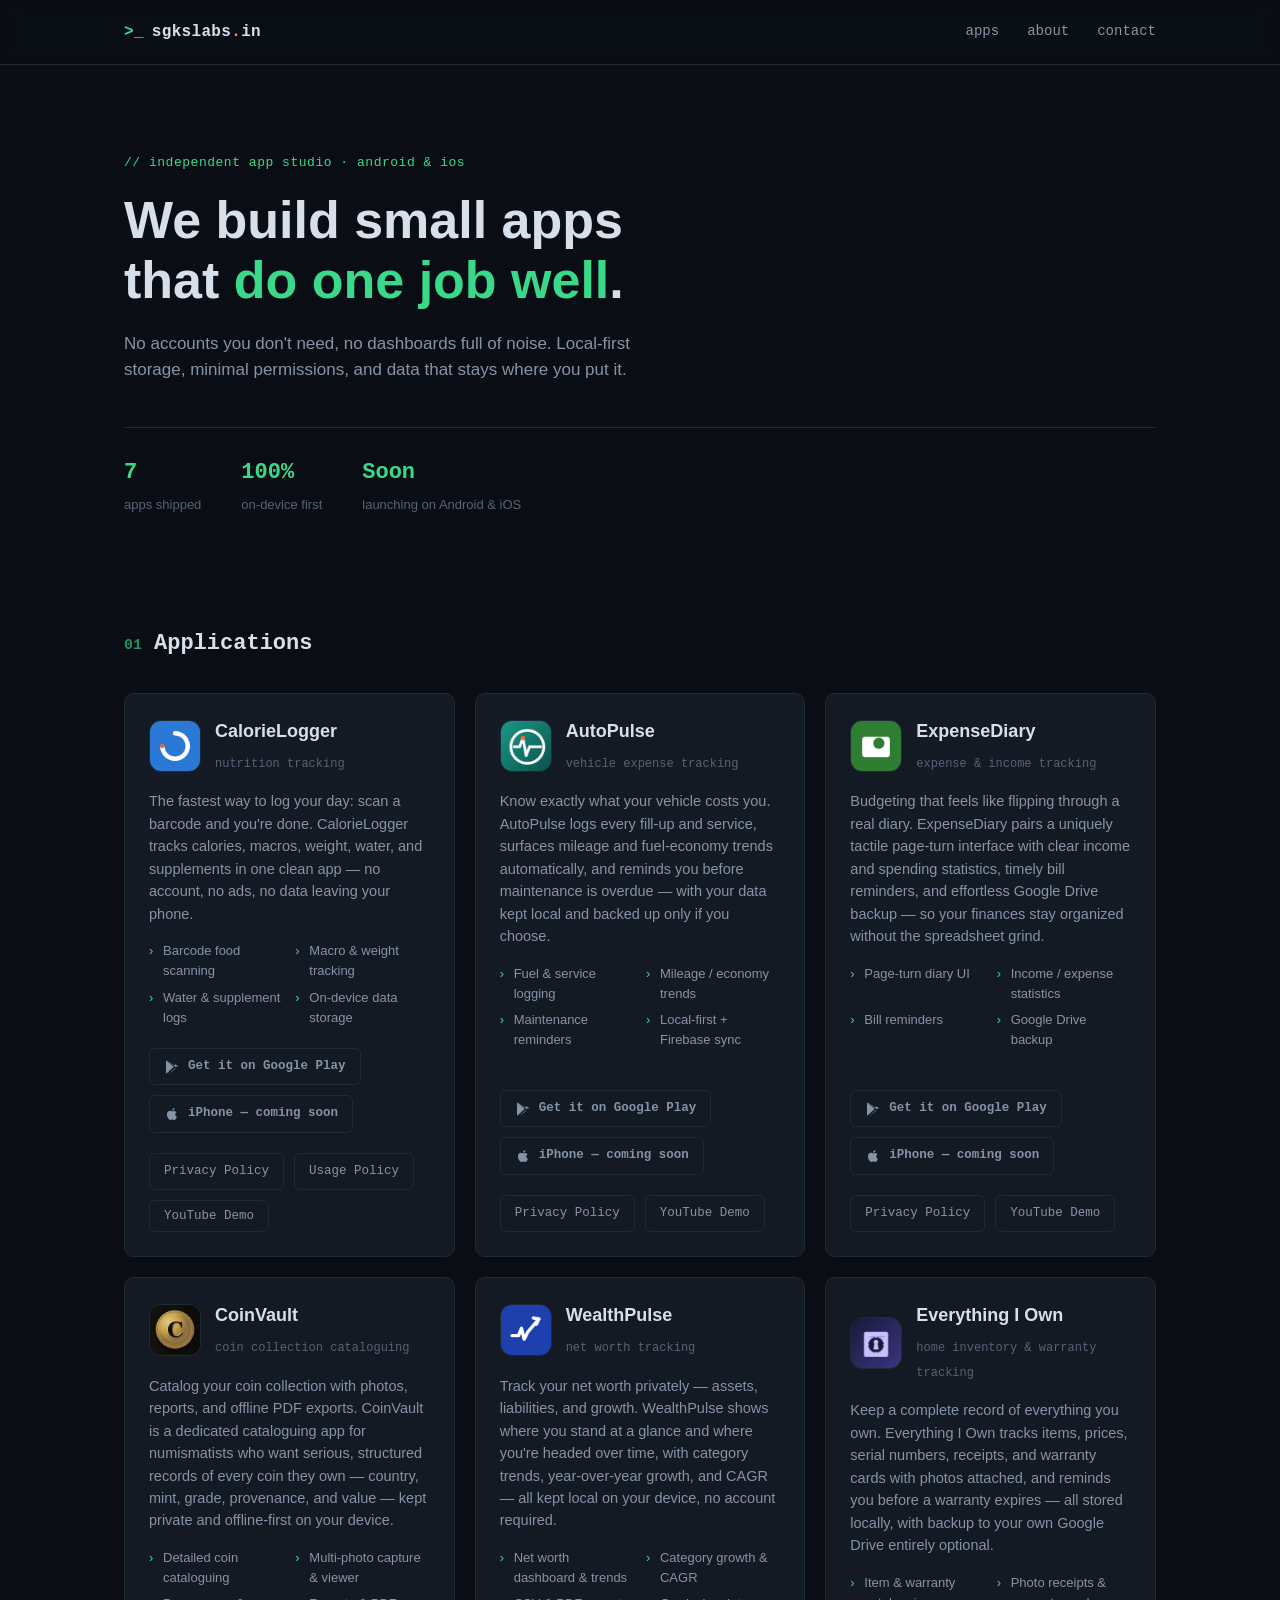
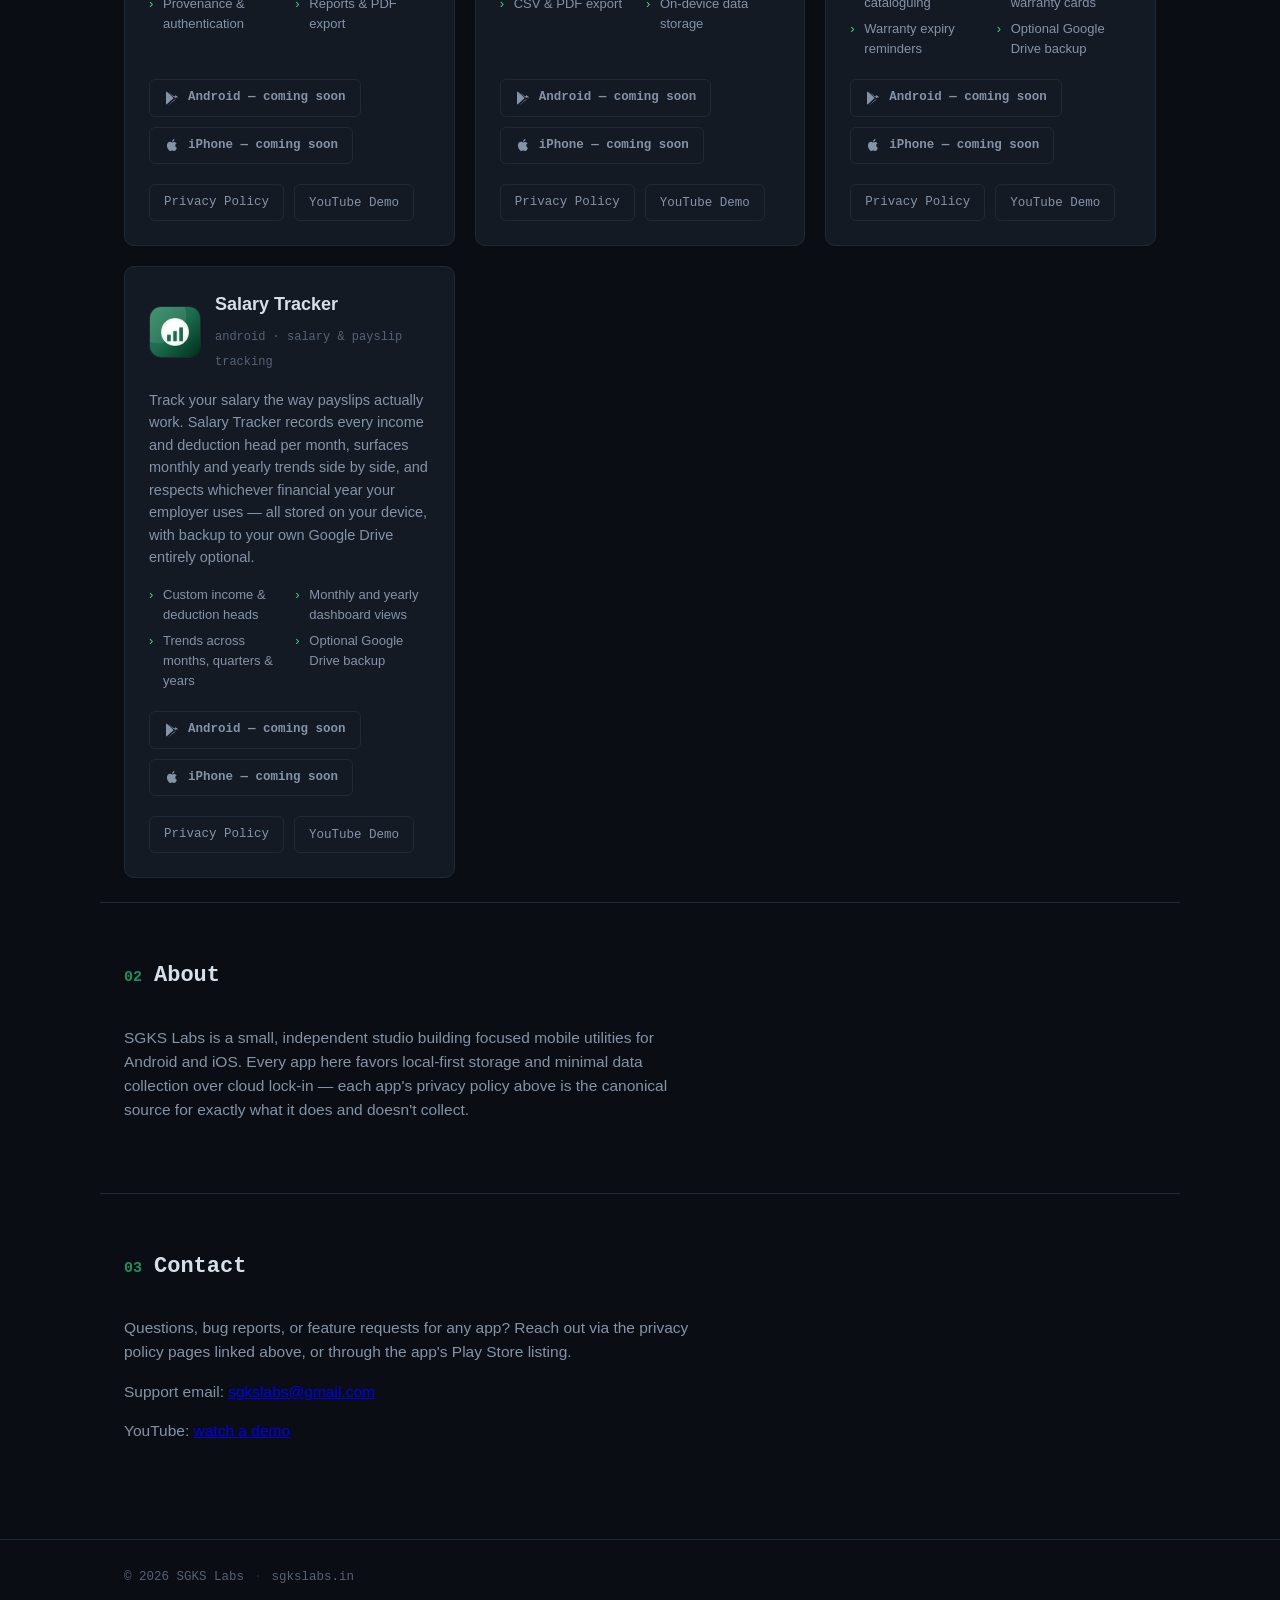
==== index.html @ 644922ba "Link Salary Tracker's demo video instead of the bare channel page Adds a proper YouTube Demo button " ====
<!DOCTYPE html>
<html lang="en">
<head>
<meta charset="UTF-8">
<meta name="viewport" content="width=device-width, initial-scale=1.0">
<title>SGKS Labs — Mobile Apps</title>
<meta name="description" content="SGKS Labs builds focused, privacy-respecting mobile apps for Android and iOS: CalorieLogger, AutoPulse, ExpenseDiary, CoinVault, WealthPulse, Everything I Own, and Salary Tracker.">
<link rel="icon" type="image/svg+xml" href="assets/favicon.svg">
<link rel="stylesheet" href="styles.css">
</head>
<body>

<div class="scanline" aria-hidden="true"></div>

<header class="site-header">
  <div class="wrap header-inner">
    <a href="#top" class="brand">
      <span class="brand-glyph">&gt;_</span>
      <span class="brand-text">sgkslabs<span class="dot">.</span>in</span>
    </a>
    <nav class="nav">
      <a href="#apps">apps</a>
      <a href="#about">about</a>
      <a href="#contact">contact</a>
    </nav>
  </div>
</header>

<main id="top">

  <section class="hero wrap">
    <p class="eyebrow">// independent app studio · android &amp; ios</p>
    <h1>We build small apps that <span class="accent">do one job well</span>.</h1>
    <p class="hero-sub">
      No accounts you don't need, no dashboards full of noise. Local-first storage,
      minimal permissions, and data that stays where you put it.
    </p>
    <div class="hero-stats">
      <div class="stat"><span class="stat-num">7</span><span class="stat-label">apps shipped</span></div>
      <div class="stat"><span class="stat-num">100%</span><span class="stat-label">on-device first</span></div>
      <div class="stat"><span class="stat-num">Soon</span><span class="stat-label">launching on Android &amp; iOS</span></div>
    </div>
  </section>

  <section id="apps" class="apps wrap">
    <h2 class="section-title"><span class="title-index">01</span> Applications</h2>

    <div class="app-grid">

      <!-- CalorieLogger -->
      <article class="app-card">
        <div class="app-card-head">
          <img class="app-logo" src="assets/logos/calorielogger.png" alt="CalorieLogger app icon" loading="lazy">
          <div>
            <h3 class="app-name">CalorieLogger</h3>
            <span class="app-tag">nutrition tracking</span>
          </div>
        </div>
        <p class="app-desc">
          The fastest way to log your day: scan a barcode and you're done.
          CalorieLogger tracks calories, macros, weight, water, and supplements
          in one clean app — no account, no ads, no data leaving your phone.
        </p>
        <ul class="app-features">
          <li>Barcode food scanning</li>
          <li>Macro &amp; weight tracking</li>
          <li>Water &amp; supplement logs</li>
          <li>On-device data storage</li>
        </ul>
        <div class="app-downloads">
          <a class="btn btn-store" href="https://play.google.com/store/apps/details?id=com.sgkslabs.calorielogger" target="_blank" rel="noopener">
            <svg class="btn-store-icon" viewBox="0 0 24 24" aria-hidden="true"><path fill="currentColor" d="M3 20.5V3.5c0-.6.32-1.13.8-1.42l10.7 9.92-10.7 9.92c-.48-.29-.8-.82-.8-1.42Zm14.4-8.9L5.1 2.1l9.1 8.45 3.2-1.95ZM19.9 10.4l-2.8 1.6-2.13-1.98L17.1 8l2.8 1.6c.53.3.9.85.9 1.4s-.37 1.1-.9 1.4Zm-5.4 1.6 2.13 1.98L14.2 15.6l-9.1 8.45 12.3-9.93-2.9-2.12Z"/></svg>
            Get it on Google Play
          </a>
          <span class="btn btn-store btn-store-disabled" aria-disabled="true">
            <svg class="btn-store-icon" viewBox="0 0 24 24" aria-hidden="true"><path fill="currentColor" d="M17.05 20.28c-.98.95-2.05.8-3.08.35-1.09-.46-2.09-.48-3.24 0-1.44.62-2.2.44-3.06-.35C2.79 15.25 3.51 7.59 9.05 7.31c1.35.07 2.29.74 3.08.8.79-.06 2.03-.9 3.42-.77 1.55.13 2.72.75 3.4 1.87-3.06 1.8-2.4 5.7.48 6.87-.6 1.68-1.38 3.35-2.38 4.2ZM12.03 7.25c-.15-2.23 1.66-4.12 3.74-4.25.31 2.06-1.87 4.25-3.74 4.25Z"/></svg>
            iPhone — coming soon
          </span>
        </div>
        <div class="app-links">
          <a class="btn btn-ghost" href="policies/calorielogger-privacy.html">Privacy Policy</a>
          <a class="btn btn-ghost" href="policies/calorielogger-usage.html">Usage Policy</a>
          <button class="btn btn-ghost btn-video" type="button" data-video-id="Pz4aWZpCSdg" data-video-title="CalorieLogger demo">YouTube Demo</button>
        </div>
      </article>

      <!-- AutoPulse -->
      <article class="app-card">
        <div class="app-card-head">
          <img class="app-logo" src="assets/logos/autopulse.png" alt="AutoPulse app icon" loading="lazy">
          <div>
            <h3 class="app-name">AutoPulse</h3>
            <span class="app-tag">vehicle expense tracking</span>
          </div>
        </div>
        <p class="app-desc">
          Know exactly what your vehicle costs you. AutoPulse logs every
          fill-up and service, surfaces mileage and fuel-economy trends
          automatically, and reminds you before maintenance is overdue —
          with your data kept local and backed up only if you choose.
        </p>
        <ul class="app-features">
          <li>Fuel &amp; service logging</li>
          <li>Mileage / economy trends</li>
          <li>Maintenance reminders</li>
          <li>Local-first + Firebase sync</li>
        </ul>
        <div class="app-downloads">
          <a class="btn btn-store" href="https://play.google.com/store/apps/details?id=com.sgkslabs.autopulse" target="_blank" rel="noopener">
            <svg class="btn-store-icon" viewBox="0 0 24 24" aria-hidden="true"><path fill="currentColor" d="M3 20.5V3.5c0-.6.32-1.13.8-1.42l10.7 9.92-10.7 9.92c-.48-.29-.8-.82-.8-1.42Zm14.4-8.9L5.1 2.1l9.1 8.45 3.2-1.95ZM19.9 10.4l-2.8 1.6-2.13-1.98L17.1 8l2.8 1.6c.53.3.9.85.9 1.4s-.37 1.1-.9 1.4Zm-5.4 1.6 2.13 1.98L14.2 15.6l-9.1 8.45 12.3-9.93-2.9-2.12Z"/></svg>
            Get it on Google Play
          </a>
          <span class="btn btn-store btn-store-disabled" aria-disabled="true">
            <svg class="btn-store-icon" viewBox="0 0 24 24" aria-hidden="true"><path fill="currentColor" d="M17.05 20.28c-.98.95-2.05.8-3.08.35-1.09-.46-2.09-.48-3.24 0-1.44.62-2.2.44-3.06-.35C2.79 15.25 3.51 7.59 9.05 7.31c1.35.07 2.29.74 3.08.8.79-.06 2.03-.9 3.42-.77 1.55.13 2.72.75 3.4 1.87-3.06 1.8-2.4 5.7.48 6.87-.6 1.68-1.38 3.35-2.38 4.2ZM12.03 7.25c-.15-2.23 1.66-4.12 3.74-4.25.31 2.06-1.87 4.25-3.74 4.25Z"/></svg>
            iPhone — coming soon
          </span>
        </div>
        <div class="app-links">
          <a class="btn btn-ghost" href="policies/autopulse-privacy.html">Privacy Policy</a>
          <button class="btn btn-ghost btn-video" type="button" data-video-id="XGlyoYBLHXk" data-video-title="AutoPulse demo">YouTube Demo</button>
        </div>
      </article>

      <!-- ExpenseDiary -->
      <article class="app-card">
        <div class="app-card-head">
          <img class="app-logo" src="assets/logos/expensediary.png" alt="ExpenseDiary app icon" loading="lazy">
          <div>
            <h3 class="app-name">ExpenseDiary</h3>
            <span class="app-tag">expense &amp; income tracking</span>
          </div>
        </div>
        <p class="app-desc">
          Budgeting that feels like flipping through a real diary. ExpenseDiary
          pairs a uniquely tactile page-turn interface with clear income and
          spending statistics, timely bill reminders, and effortless Google
          Drive backup — so your finances stay organized without the spreadsheet grind.
        </p>
        <ul class="app-features">
          <li>Page-turn diary UI</li>
          <li>Income / expense statistics</li>
          <li>Bill reminders</li>
          <li>Google Drive backup</li>
        </ul>
        <div class="app-downloads">
          <a class="btn btn-store" href="https://play.google.com/store/apps/details?id=com.sgkslabs.expensediary" target="_blank" rel="noopener">
            <svg class="btn-store-icon" viewBox="0 0 24 24" aria-hidden="true"><path fill="currentColor" d="M3 20.5V3.5c0-.6.32-1.13.8-1.42l10.7 9.92-10.7 9.92c-.48-.29-.8-.82-.8-1.42Zm14.4-8.9L5.1 2.1l9.1 8.45 3.2-1.95ZM19.9 10.4l-2.8 1.6-2.13-1.98L17.1 8l2.8 1.6c.53.3.9.85.9 1.4s-.37 1.1-.9 1.4Zm-5.4 1.6 2.13 1.98L14.2 15.6l-9.1 8.45 12.3-9.93-2.9-2.12Z"/></svg>
            Get it on Google Play
          </a>
          <span class="btn btn-store btn-store-disabled" aria-disabled="true">
            <svg class="btn-store-icon" viewBox="0 0 24 24" aria-hidden="true"><path fill="currentColor" d="M17.05 20.28c-.98.95-2.05.8-3.08.35-1.09-.46-2.09-.48-3.24 0-1.44.62-2.2.44-3.06-.35C2.79 15.25 3.51 7.59 9.05 7.31c1.35.07 2.29.74 3.08.8.79-.06 2.03-.9 3.42-.77 1.55.13 2.72.75 3.4 1.87-3.06 1.8-2.4 5.7.48 6.87-.6 1.68-1.38 3.35-2.38 4.2ZM12.03 7.25c-.15-2.23 1.66-4.12 3.74-4.25.31 2.06-1.87 4.25-3.74 4.25Z"/></svg>
            iPhone — coming soon
          </span>
        </div>
        <div class="app-links">
          <a class="btn btn-ghost" href="policies/expensediary-privacy.html">Privacy Policy</a>
          <button class="btn btn-ghost btn-video" type="button" data-video-id="DhtJHLDZwqs" data-video-title="ExpenseDiary demo">YouTube Demo</button>
        </div>
      </article>

      <!-- CoinVault -->
      <article class="app-card">
        <div class="app-card-head">
          <img class="app-logo" src="assets/logos/coinvault.png" alt="CoinVault app icon" loading="lazy">
          <div>
            <h3 class="app-name">CoinVault</h3>
            <span class="app-tag">coin collection cataloguing</span>
          </div>
        </div>
        <p class="app-desc">
          Catalog your coin collection with photos, reports, and offline PDF
          exports. CoinVault is a dedicated cataloguing app for numismatists
          who want serious, structured records of every coin they own —
          country, mint, grade, provenance, and value — kept private and
          offline-first on your device.
        </p>
        <ul class="app-features">
          <li>Detailed coin cataloguing</li>
          <li>Multi-photo capture &amp; viewer</li>
          <li>Provenance &amp; authentication</li>
          <li>Reports &amp; PDF export</li>
        </ul>
        <div class="app-downloads">
          <span class="btn btn-store btn-store-disabled" aria-disabled="true">
            <svg class="btn-store-icon" viewBox="0 0 24 24" aria-hidden="true"><path fill="currentColor" d="M3 20.5V3.5c0-.6.32-1.13.8-1.42l10.7 9.92-10.7 9.92c-.48-.29-.8-.82-.8-1.42Zm14.4-8.9L5.1 2.1l9.1 8.45 3.2-1.95ZM19.9 10.4l-2.8 1.6-2.13-1.98L17.1 8l2.8 1.6c.53.3.9.85.9 1.4s-.37 1.1-.9 1.4Zm-5.4 1.6 2.13 1.98L14.2 15.6l-9.1 8.45 12.3-9.93-2.9-2.12Z"/></svg>
            Android — coming soon
          </span>
          <span class="btn btn-store btn-store-disabled" aria-disabled="true">
            <svg class="btn-store-icon" viewBox="0 0 24 24" aria-hidden="true"><path fill="currentColor" d="M17.05 20.28c-.98.95-2.05.8-3.08.35-1.09-.46-2.09-.48-3.24 0-1.44.62-2.2.44-3.06-.35C2.79 15.25 3.51 7.59 9.05 7.31c1.35.07 2.29.74 3.08.8.79-.06 2.03-.9 3.42-.77 1.55.13 2.72.75 3.4 1.87-3.06 1.8-2.4 5.7.48 6.87-.6 1.68-1.38 3.35-2.38 4.2ZM12.03 7.25c-.15-2.23 1.66-4.12 3.74-4.25.31 2.06-1.87 4.25-3.74 4.25Z"/></svg>
            iPhone — coming soon
          </span>
        </div>
        <div class="app-links">
          <a class="btn btn-ghost" href="policies/coinvault-privacy.html">Privacy Policy</a>
          <button class="btn btn-ghost btn-video" type="button" data-video-id="6tdaTYDPCEs" data-video-title="CoinVault demo">YouTube Demo</button>
        </div>
      </article>

      <!-- WealthPulse -->
      <article class="app-card">
        <div class="app-card-head">
          <img class="app-logo" src="assets/logos/wealthpulse.png" alt="WealthPulse app icon" loading="lazy">
          <div>
            <h3 class="app-name">WealthPulse</h3>
            <span class="app-tag">net worth tracking</span>
          </div>
        </div>
        <p class="app-desc">
          Track your net worth privately — assets, liabilities, and growth.
          WealthPulse shows where you stand at a glance and where you're
          headed over time, with category trends, year-over-year growth,
          and CAGR — all kept local on your device, no account required.
        </p>
        <ul class="app-features">
          <li>Net worth dashboard &amp; trends</li>
          <li>Category growth &amp; CAGR</li>
          <li>CSV &amp; PDF export</li>
          <li>On-device data storage</li>
        </ul>
        <div class="app-downloads">
          <span class="btn btn-store btn-store-disabled" aria-disabled="true">
            <svg class="btn-store-icon" viewBox="0 0 24 24" aria-hidden="true"><path fill="currentColor" d="M3 20.5V3.5c0-.6.32-1.13.8-1.42l10.7 9.92-10.7 9.92c-.48-.29-.8-.82-.8-1.42Zm14.4-8.9L5.1 2.1l9.1 8.45 3.2-1.95ZM19.9 10.4l-2.8 1.6-2.13-1.98L17.1 8l2.8 1.6c.53.3.9.85.9 1.4s-.37 1.1-.9 1.4Zm-5.4 1.6 2.13 1.98L14.2 15.6l-9.1 8.45 12.3-9.93-2.9-2.12Z"/></svg>
            Android — coming soon
          </span>
          <span class="btn btn-store btn-store-disabled" aria-disabled="true">
            <svg class="btn-store-icon" viewBox="0 0 24 24" aria-hidden="true"><path fill="currentColor" d="M17.05 20.28c-.98.95-2.05.8-3.08.35-1.09-.46-2.09-.48-3.24 0-1.44.62-2.2.44-3.06-.35C2.79 15.25 3.51 7.59 9.05 7.31c1.35.07 2.29.74 3.08.8.79-.06 2.03-.9 3.42-.77 1.55.13 2.72.75 3.4 1.87-3.06 1.8-2.4 5.7.48 6.87-.6 1.68-1.38 3.35-2.38 4.2ZM12.03 7.25c-.15-2.23 1.66-4.12 3.74-4.25.31 2.06-1.87 4.25-3.74 4.25Z"/></svg>
            iPhone — coming soon
          </span>
        </div>
        <div class="app-links">
          <a class="btn btn-ghost" href="policies/wealthpulse-privacy.html">Privacy Policy</a>
          <button class="btn btn-ghost btn-video" type="button" data-video-id="cGEeLD9k6W0" data-video-title="WealthPulse demo">YouTube Demo</button>
        </div>
      </article>

      <!-- Everything I Own -->
      <article class="app-card">
        <div class="app-card-head">
          <img class="app-logo" src="assets/logos/everythingiown.png" alt="Everything I Own app icon" loading="lazy">
          <div>
            <h3 class="app-name">Everything I Own</h3>
            <span class="app-tag">home inventory &amp; warranty tracking</span>
          </div>
        </div>
        <p class="app-desc">
          Keep a complete record of everything you own. Everything I Own
          tracks items, prices, serial numbers, receipts, and warranty
          cards with photos attached, and reminds you before a warranty
          expires — all stored locally, with backup to your own Google
          Drive entirely optional.
        </p>
        <ul class="app-features">
          <li>Item &amp; warranty cataloguing</li>
          <li>Photo receipts &amp; warranty cards</li>
          <li>Warranty expiry reminders</li>
          <li>Optional Google Drive backup</li>
        </ul>
        <div class="app-downloads">
          <span class="btn btn-store btn-store-disabled" aria-disabled="true">
            <svg class="btn-store-icon" viewBox="0 0 24 24" aria-hidden="true"><path fill="currentColor" d="M3 20.5V3.5c0-.6.32-1.13.8-1.42l10.7 9.92-10.7 9.92c-.48-.29-.8-.82-.8-1.42Zm14.4-8.9L5.1 2.1l9.1 8.45 3.2-1.95ZM19.9 10.4l-2.8 1.6-2.13-1.98L17.1 8l2.8 1.6c.53.3.9.85.9 1.4s-.37 1.1-.9 1.4Zm-5.4 1.6 2.13 1.98L14.2 15.6l-9.1 8.45 12.3-9.93-2.9-2.12Z"/></svg>
            Android — coming soon
          </span>
          <span class="btn btn-store btn-store-disabled" aria-disabled="true">
            <svg class="btn-store-icon" viewBox="0 0 24 24" aria-hidden="true"><path fill="currentColor" d="M17.05 20.28c-.98.95-2.05.8-3.08.35-1.09-.46-2.09-.48-3.24 0-1.44.62-2.2.44-3.06-.35C2.79 15.25 3.51 7.59 9.05 7.31c1.35.07 2.29.74 3.08.8.79-.06 2.03-.9 3.42-.77 1.55.13 2.72.75 3.4 1.87-3.06 1.8-2.4 5.7.48 6.87-.6 1.68-1.38 3.35-2.38 4.2ZM12.03 7.25c-.15-2.23 1.66-4.12 3.74-4.25.31 2.06-1.87 4.25-3.74 4.25Z"/></svg>
            iPhone — coming soon
          </span>
        </div>
        <div class="app-links">
          <a class="btn btn-ghost" href="policies/everythingiown-privacy.html">Privacy Policy</a>
          <button class="btn btn-ghost btn-video" type="button" data-video-id="1u6pQDu9DjQ" data-video-title="Everything I Own demo">YouTube Demo</button>
        </div>
      </article>

      <!-- Salary Tracker -->
      <article class="app-card">
        <div class="app-card-head">
          <img class="app-logo" src="assets/logos/salarytracker.png" alt="Salary Tracker app icon" loading="lazy">
          <div>
            <h3 class="app-name">Salary Tracker</h3>
            <span class="app-tag">android · salary &amp; payslip tracking</span>
          </div>
        </div>
        <p class="app-desc">
          Track your salary the way payslips actually work. Salary Tracker
          records every income and deduction head per month, surfaces
          monthly and yearly trends side by side, and respects whichever
          financial year your employer uses — all stored on your device,
          with backup to your own Google Drive entirely optional.
        </p>
        <ul class="app-features">
          <li>Custom income &amp; deduction heads</li>
          <li>Monthly and yearly dashboard views</li>
          <li>Trends across months, quarters &amp; years</li>
          <li>Optional Google Drive backup</li>
        </ul>
        <div class="app-downloads">
          <span class="btn btn-store btn-store-disabled" aria-disabled="true">
            <svg class="btn-store-icon" viewBox="0 0 24 24" aria-hidden="true"><path fill="currentColor" d="M3 20.5V3.5c0-.6.32-1.13.8-1.42l10.7 9.92-10.7 9.92c-.48-.29-.8-.82-.8-1.42Zm14.4-8.9L5.1 2.1l9.1 8.45 3.2-1.95ZM19.9 10.4l-2.8 1.6-2.13-1.98L17.1 8l2.8 1.6c.53.3.9.85.9 1.4s-.37 1.1-.9 1.4Zm-5.4 1.6 2.13 1.98L14.2 15.6l-9.1 8.45 12.3-9.93-2.9-2.12Z"/></svg>
            Android — coming soon
          </span>
          <span class="btn btn-store btn-store-disabled" aria-disabled="true">
            <svg class="btn-store-icon" viewBox="0 0 24 24" aria-hidden="true"><path fill="currentColor" d="M17.05 20.28c-.98.95-2.05.8-3.08.35-1.09-.46-2.09-.48-3.24 0-1.44.62-2.2.44-3.06-.35C2.79 15.25 3.51 7.59 9.05 7.31c1.35.07 2.29.74 3.08.8.79-.06 2.03-.9 3.42-.77 1.55.13 2.72.75 3.4 1.87-3.06 1.8-2.4 5.7.48 6.87-.6 1.68-1.38 3.35-2.38 4.2ZM12.03 7.25c-.15-2.23 1.66-4.12 3.74-4.25.31 2.06-1.87 4.25-3.74 4.25Z"/></svg>
            iPhone — coming soon
          </span>
        </div>
        <div class="app-links">
          <a class="btn btn-ghost" href="policies/salarytracker-privacy.html">Privacy Policy</a>
          <button class="btn btn-ghost btn-video" type="button" data-video-id="gB4BpIaLrhk" data-video-title="Salary Tracker demo">YouTube Demo</button>
        </div>
      </article>

    </div>
  </section>

  <section id="about" class="about wrap">
    <h2 class="section-title"><span class="title-index">02</span> About</h2>
    <p>
      SGKS Labs is a small, independent studio building focused mobile
      utilities for Android and iOS. Every app here favors local-first storage and minimal data
      collection over cloud lock-in — each app's privacy policy above is the
      canonical source for exactly what it does and doesn't collect.
    </p>
  </section>

  <section id="contact" class="contact wrap">
    <h2 class="section-title"><span class="title-index">03</span> Contact</h2>
    <p>
      Questions, bug reports, or feature requests for any app? Reach out via
      the privacy policy pages linked above, or through the app's Play Store
      listing.
    </p>
    <p>
      Support email: <a href="mailto:sgkslabs@gmail.com">sgkslabs@gmail.com</a>
    </p>
    <p>
      YouTube: <a href="https://www.youtube.com/watch?v=gB4BpIaLrhk" target="_blank" rel="noopener">watch a demo</a>
    </p>
  </section>

</main>

<div class="video-modal" id="videoModal" hidden>
  <div class="video-modal-backdrop" data-close-video></div>
  <div class="video-modal-dialog" role="dialog" aria-modal="true" aria-label="Video player">
    <button class="video-modal-close" type="button" data-close-video aria-label="Close video">&times;</button>
    <div class="video-modal-frame">
      <iframe id="videoModalIframe" src="" title="Product demo video"
        allow="accelerometer; autoplay; clipboard-write; encrypted-media; gyroscope; picture-in-picture"
        allowfullscreen></iframe>
    </div>
  </div>
</div>

<footer class="site-footer">
  <div class="wrap footer-inner">
    <span>© <span id="year"></span> SGKS Labs</span>
    <span class="footer-sep">·</span>
    <span>sgkslabs.in</span>
  </div>
</footer>

<script src="script.js"></script>
</body>
</html>
---- styles.css ----
:root {
  --bg: #0a0e14;
  --bg-raised: #10151d;
  --bg-card: #131a24;
  --border: #1f2a37;
  --text: #d7e0ea;
  --text-dim: #8593a6;
  --text-faint: #566275;
  --accent: #39d98a;
  --accent-dim: #1f8f5c;
  --accent-2: #ff8a4c;
  --mono: "SFMono-Regular", Consolas, "Liberation Mono", Menlo, monospace;
  --sans: -apple-system, BlinkMacSystemFont, "Segoe UI", Roboto, Helvetica, Arial, sans-serif;
  --radius: 10px;
  --max-w: 1080px;
}

* { box-sizing: border-box; }

html { scroll-behavior: smooth; }

body {
  margin: 0;
  background: var(--bg);
  color: var(--text);
  font-family: var(--sans);
  line-height: 1.55;
  -webkit-font-smoothing: antialiased;
}

.wrap {
  max-width: var(--max-w);
  margin: 0 auto;
  padding: 0 24px;
}

/* subtle CRT scanline overlay for the "ops console" feel */
.scanline {
  position: fixed;
  inset: 0;
  pointer-events: none;
  z-index: 999;
  background: repeating-linear-gradient(
    to bottom,
    rgba(255, 255, 255, 0.015) 0px,
    rgba(255, 255, 255, 0.015) 1px,
    transparent 1px,
    transparent 3px
  );
  mix-blend-mode: overlay;
}

/* ---------- header ---------- */
.site-header {
  position: sticky;
  top: 0;
  z-index: 100;
  background: rgba(10, 14, 20, 0.85);
  backdrop-filter: blur(8px);
  border-bottom: 1px solid var(--border);
}

.header-inner {
  display: flex;
  align-items: center;
  justify-content: space-between;
  flex-wrap: wrap;
  height: 64px;
}

.brand {
  display: flex;
  align-items: center;
  gap: 8px;
  text-decoration: none;
  color: var(--text);
  font-family: var(--mono);
  font-size: 16px;
  font-weight: 600;
  letter-spacing: 0.02em;
}

.brand-glyph {
  color: var(--accent);
}

.brand .dot { color: var(--accent-2); }

.nav {
  display: flex;
  gap: 28px;
  font-family: var(--mono);
  font-size: 14px;
}

.nav a {
  color: var(--text-dim);
  text-decoration: none;
  transition: color 0.15s ease;
}

.nav a:hover { color: var(--accent); }

/* ---------- hero ---------- */
.hero {
  padding: 88px 24px 64px;
}

.eyebrow {
  font-family: var(--mono);
  color: var(--accent);
  font-size: 13px;
  letter-spacing: 0.04em;
  margin: 0 0 18px;
}

.hero h1 {
  font-size: clamp(32px, 5vw, 52px);
  line-height: 1.15;
  margin: 0 0 20px;
  font-weight: 700;
  max-width: 18ch;
}

.accent { color: var(--accent); }

.hero-sub {
  color: var(--text-dim);
  font-size: 17px;
  max-width: 56ch;
  margin: 0 0 44px;
}

.hero-stats {
  display: flex;
  gap: 40px;
  flex-wrap: wrap;
  border-top: 1px solid var(--border);
  padding-top: 28px;
}

.stat {
  display: flex;
  flex-direction: column;
  gap: 4px;
}

.stat-num {
  font-family: var(--mono);
  font-size: 22px;
  color: var(--accent);
  font-weight: 700;
}

.stat-label {
  font-size: 13px;
  color: var(--text-faint);
}

/* ---------- section headers ---------- */
.section-title {
  font-family: var(--mono);
  font-size: 22px;
  color: var(--text);
  display: flex;
  align-items: baseline;
  gap: 12px;
  margin: 0 0 32px;
}

.title-index {
  color: var(--accent-dim);
  font-size: 15px;
}

/* ---------- apps ---------- */
.apps { padding: 48px 24px 24px; }

.app-grid {
  display: grid;
  grid-template-columns: repeat(auto-fit, minmax(300px, 1fr));
  gap: 20px;
}

.app-card {
  background: var(--bg-card);
  border: 1px solid var(--border);
  border-radius: var(--radius);
  padding: 24px;
  display: flex;
  flex-direction: column;
  gap: 16px;
  transition: border-color 0.15s ease, transform 0.15s ease;
}

.app-card:hover {
  border-color: var(--accent-dim);
  transform: translateY(-2px);
}

.app-card-head {
  display: flex;
  align-items: center;
  gap: 14px;
}

.app-logo {
  width: 52px;
  height: 52px;
  border-radius: 12px;
  flex-shrink: 0;
  object-fit: cover;
  border: 1px solid var(--border);
}

.app-name {
  margin: 0 0 4px;
  font-size: 18px;
  font-weight: 700;
}

.app-tag {
  font-family: var(--mono);
  font-size: 12px;
  color: var(--text-faint);
}

.app-desc {
  color: var(--text-dim);
  font-size: 14.5px;
  margin: 0;
  overflow-wrap: anywhere;
}

.app-features {
  list-style: none;
  margin: 0;
  padding: 0;
  display: grid;
  grid-template-columns: 1fr 1fr;
  gap: 6px 12px;
  font-size: 13px;
  color: var(--text-dim);
}

.app-features li {
  position: relative;
  padding-left: 14px;
}

.app-features li::before {
  content: "›";
  position: absolute;
  left: 0;
  color: var(--accent);
}

.app-downloads {
  display: flex;
  gap: 10px;
  flex-wrap: wrap;
  margin-top: auto;
  padding-top: 4px;
}

.btn-store {
  display: inline-flex;
  align-items: center;
  gap: 8px;
  font-family: var(--sans);
  font-size: 13.5px;
  font-weight: 600;
  padding: 9px 16px;
  border-radius: 8px;
  border: 1px solid var(--accent-dim);
  color: var(--bg);
  background: var(--accent);
}

.btn-store:hover {
  background: #4fe89c;
  border-color: #4fe89c;
}

.btn-store-icon {
  width: 16px;
  height: 16px;
  flex-shrink: 0;
}

.btn-store-disabled {
  background: none;
  border-color: var(--border);
  color: var(--text-faint);
  cursor: not-allowed;
}

.btn-store-disabled:hover {
  background: none;
  border-color: var(--border);
}

.app-links {
  display: flex;
  gap: 10px;
  flex-wrap: wrap;
  padding-top: 4px;
}

.btn {
  font-family: var(--mono);
  font-size: 12.5px;
  padding: 8px 14px;
  border-radius: 6px;
  text-decoration: none;
  border: 1px solid var(--border);
  color: var(--text-dim);
  transition: all 0.15s ease;
  background: none;
  cursor: pointer;
}

.btn-ghost:hover {
  color: var(--accent);
  border-color: var(--accent-dim);
  background: rgba(57, 217, 138, 0.06);
}

/* ---------- video modal ---------- */
.video-modal {
  position: fixed;
  inset: 0;
  z-index: 1000;
  display: flex;
  align-items: center;
  justify-content: center;
  padding: 24px;
}

.video-modal[hidden] { display: none; }

.video-modal-backdrop {
  position: absolute;
  inset: 0;
  background: rgba(6, 9, 14, 0.85);
  backdrop-filter: blur(4px);
}

.video-modal-dialog {
  position: relative;
  width: 100%;
  max-width: 900px;
}

.video-modal-frame {
  position: relative;
  width: 100%;
  aspect-ratio: 16 / 9;
  background: #000;
  border-radius: var(--radius);
  overflow: hidden;
  border: 1px solid var(--border);
}

.video-modal-frame iframe {
  position: absolute;
  inset: 0;
  width: 100%;
  height: 100%;
  border: 0;
}

.video-modal-close {
  position: absolute;
  top: -40px;
  right: 0;
  background: none;
  border: 1px solid var(--border);
  color: var(--text);
  width: 32px;
  height: 32px;
  border-radius: 6px;
  font-size: 20px;
  line-height: 1;
  cursor: pointer;
  transition: all 0.15s ease;
}

.video-modal-close:hover {
  color: var(--accent);
  border-color: var(--accent-dim);
}

/* ---------- about / contact ---------- */
.about, .contact {
  padding: 56px 24px;
  border-top: 1px solid var(--border);
}

.about p, .contact p {
  color: var(--text-dim);
  max-width: 68ch;
  font-size: 15.5px;
}

/* ---------- footer ---------- */
.site-footer {
  border-top: 1px solid var(--border);
  padding: 28px 24px 40px;
  margin-top: 24px;
}

.footer-inner {
  display: flex;
  flex-wrap: wrap;
  gap: 10px;
  font-family: var(--mono);
  font-size: 12.5px;
  color: var(--text-faint);
}

.footer-sep { color: var(--border); }

/* ---------- policy docs ---------- */
.policy-hero {
  padding: 48px 24px 28px;
  border-bottom: 1px solid var(--border);
}

.policy-back {
  font-family: var(--mono);
  font-size: 13px;
  color: var(--text-dim);
  text-decoration: none;
  display: inline-flex;
  align-items: center;
  gap: 6px;
  margin-bottom: 22px;
  transition: color 0.15s ease;
}

.policy-back:hover { color: var(--accent); }

.policy-hero .app-tag { display: block; margin-bottom: 10px; }

.policy-hero h1 {
  font-size: clamp(24px, 4vw, 34px);
  margin: 0 0 14px;
  font-weight: 700;
}

.policy-meta {
  font-family: var(--mono);
  font-size: 12.5px;
  color: var(--text-faint);
  display: flex;
  gap: 18px;
  flex-wrap: wrap;
  margin: 0;
}

.policy-doc {
  padding: 40px 24px 72px;
  max-width: 760px;
  margin: 0 auto;
}

.policy-doc h2 {
  font-size: 19px;
  margin: 40px 0 14px;
  color: var(--text);
  border-top: 1px solid var(--border);
  padding-top: 28px;
}

.policy-doc h2:first-child {
  border-top: none;
  padding-top: 0;
  margin-top: 0;
}

.policy-doc h3 {
  font-size: 15.5px;
  margin: 22px 0 10px;
  color: var(--text);
}

.policy-doc p {
  color: var(--text-dim);
  font-size: 15px;
  margin: 0 0 14px;
  overflow-wrap: anywhere;
}

.policy-doc ul {
  color: var(--text-dim);
  font-size: 15px;
  padding-left: 20px;
  margin: 0 0 14px;
  overflow-wrap: anywhere;
}

.policy-doc li { margin-bottom: 6px; }

.policy-doc table {
  width: 100%;
  border-collapse: collapse;
  font-size: 13.5px;
  margin: 0 0 20px;
  display: block;
  overflow-x: auto;
}

.policy-doc th, .policy-doc td {
  text-align: left;
  padding: 8px 10px;
  border: 1px solid var(--border);
  color: var(--text-dim);
  min-width: 120px;
}

.policy-doc th {
  color: var(--text);
  font-family: var(--mono);
  font-size: 12.5px;
  white-space: nowrap;
}

.policy-source {
  margin-top: 8px;
  padding-top: 24px;
  border-top: 1px solid var(--border);
  font-size: 13px;
  color: var(--text-faint);
  overflow-wrap: anywhere;
}

.policy-source a { color: var(--accent-dim); }

@media (max-width: 560px) {
  .nav { gap: 16px; font-size: 13px; }
  .hero { padding: 56px 20px 44px; }
  .app-features { grid-template-columns: 1fr; }
  .policy-doc { padding: 32px 20px 56px; }
}

@media (max-width: 380px) {
  .header-inner { row-gap: 8px; height: auto; padding: 10px 0; }
  .nav { gap: 12px; font-size: 12px; }
  .policy-meta { gap: 10px; font-size: 12px; }
}
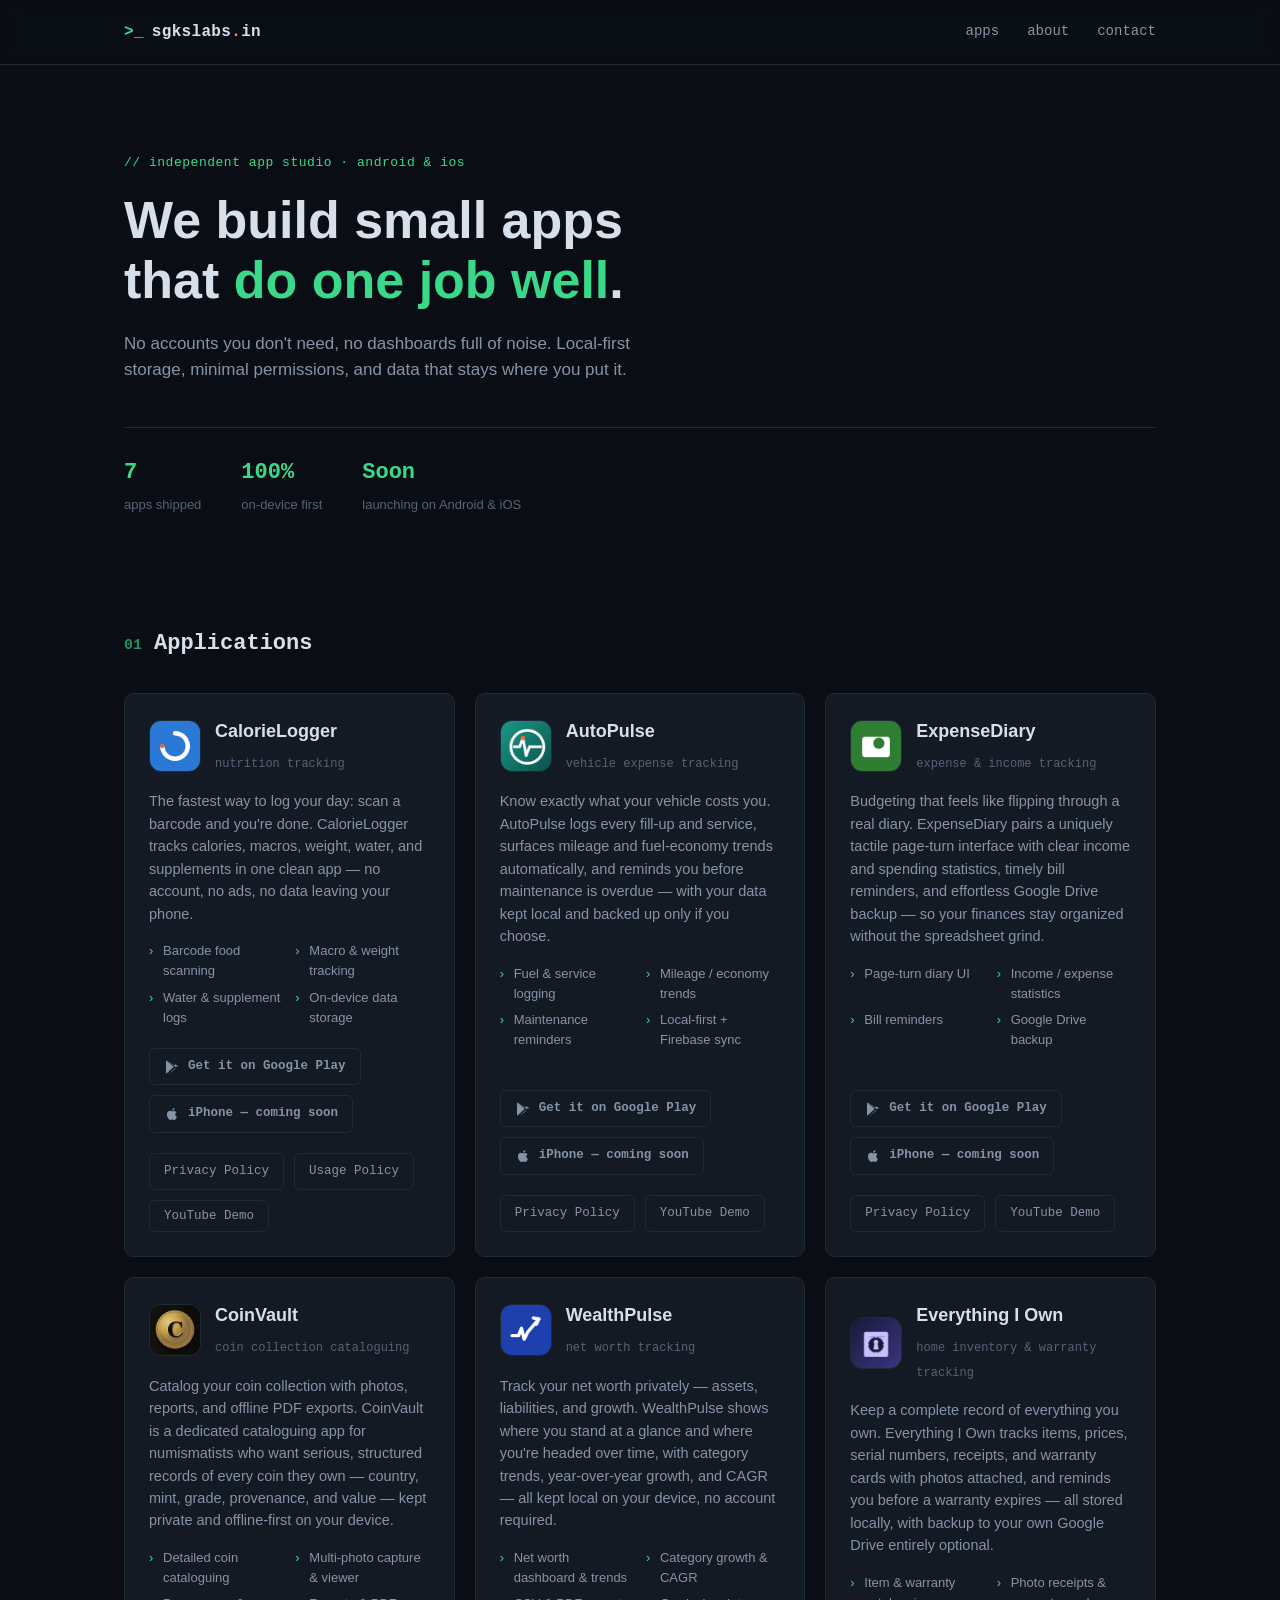
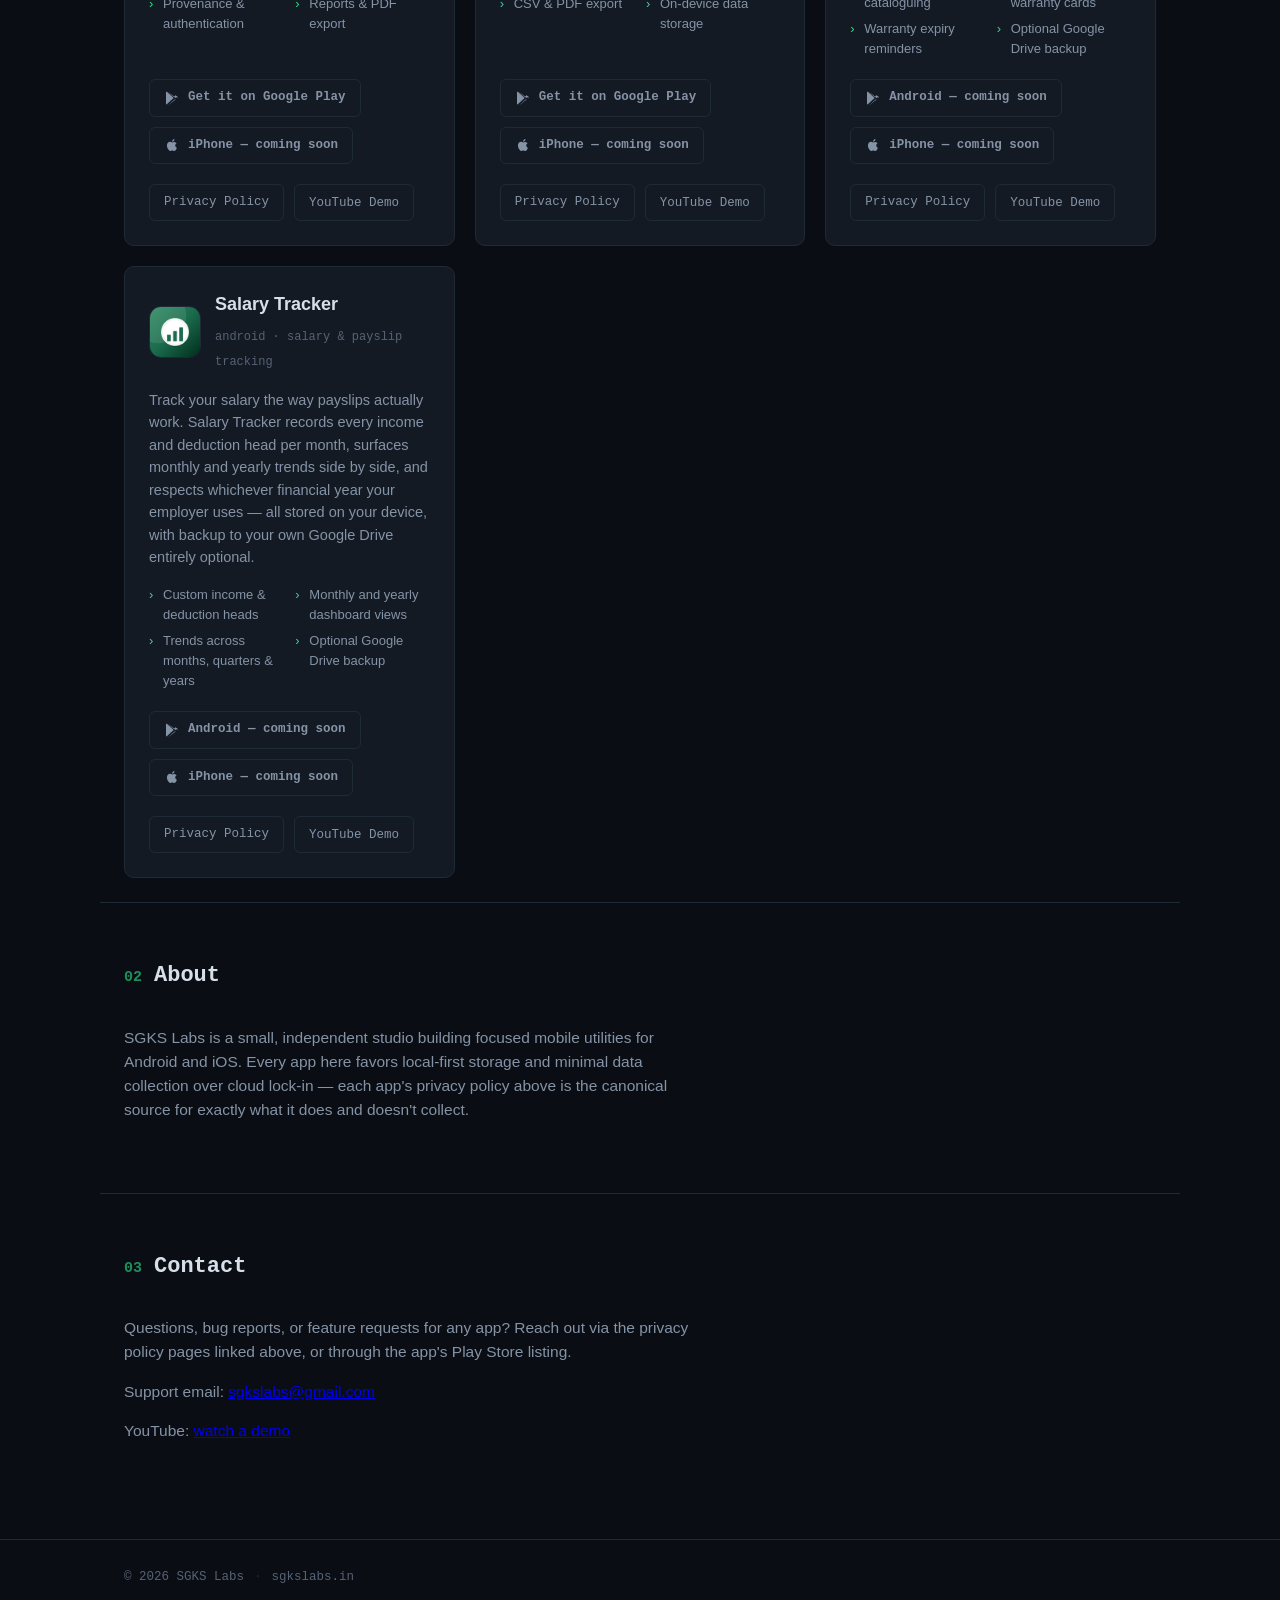
==== commit c41a19af: "Add Google Play links for CoinVault and WealthPulse Co-Authored-By: Claude Sonnet 5 <noreply@anthrop" ====
--- a/index.html
+++ b/index.html
@@ -181,10 +181,10 @@
           <li>Reports &amp; PDF export</li>
         </ul>
         <div class="app-downloads">
-          <span class="btn btn-store btn-store-disabled" aria-disabled="true">
-            <svg class="btn-store-icon" viewBox="0 0 24 24" aria-hidden="true"><path fill="currentColor" d="M3 20.5V3.5c0-.6.32-1.13.8-1.42l10.7 9.92-10.7 9.92c-.48-.29-.8-.82-.8-1.42Zm14.4-8.9L5.1 2.1l9.1 8.45 3.2-1.95ZM19.9 10.4l-2.8 1.6-2.13-1.98L17.1 8l2.8 1.6c.53.3.9.85.9 1.4s-.37 1.1-.9 1.4Zm-5.4 1.6 2.13 1.98L14.2 15.6l-9.1 8.45 12.3-9.93-2.9-2.12Z"/></svg>
-            Android — coming soon
-          </span>
+          <a class="btn btn-store" href="https://play.google.com/store/apps/details?id=in.sgkslabs.coinvault" target="_blank" rel="noopener">
+            <svg class="btn-store-icon" viewBox="0 0 24 24" aria-hidden="true"><path fill="currentColor" d="M3 20.5V3.5c0-.6.32-1.13.8-1.42l10.7 9.92-10.7 9.92c-.48-.29-.8-.82-.8-1.42Zm14.4-8.9L5.1 2.1l9.1 8.45 3.2-1.95ZM19.9 10.4l-2.8 1.6-2.13-1.98L17.1 8l2.8 1.6c.53.3.9.85.9 1.4s-.37 1.1-.9 1.4Zm-5.4 1.6 2.13 1.98L14.2 15.6l-9.1 8.45 12.3-9.93-2.9-2.12Z"/></svg>
+            Get it on Google Play
+          </a>
           <span class="btn btn-store btn-store-disabled" aria-disabled="true">
             <svg class="btn-store-icon" viewBox="0 0 24 24" aria-hidden="true"><path fill="currentColor" d="M17.05 20.28c-.98.95-2.05.8-3.08.35-1.09-.46-2.09-.48-3.24 0-1.44.62-2.2.44-3.06-.35C2.79 15.25 3.51 7.59 9.05 7.31c1.35.07 2.29.74 3.08.8.79-.06 2.03-.9 3.42-.77 1.55.13 2.72.75 3.4 1.87-3.06 1.8-2.4 5.7.48 6.87-.6 1.68-1.38 3.35-2.38 4.2ZM12.03 7.25c-.15-2.23 1.66-4.12 3.74-4.25.31 2.06-1.87 4.25-3.74 4.25Z"/></svg>
             iPhone — coming soon
@@ -218,10 +218,10 @@
           <li>On-device data storage</li>
         </ul>
         <div class="app-downloads">
-          <span class="btn btn-store btn-store-disabled" aria-disabled="true">
-            <svg class="btn-store-icon" viewBox="0 0 24 24" aria-hidden="true"><path fill="currentColor" d="M3 20.5V3.5c0-.6.32-1.13.8-1.42l10.7 9.92-10.7 9.92c-.48-.29-.8-.82-.8-1.42Zm14.4-8.9L5.1 2.1l9.1 8.45 3.2-1.95ZM19.9 10.4l-2.8 1.6-2.13-1.98L17.1 8l2.8 1.6c.53.3.9.85.9 1.4s-.37 1.1-.9 1.4Zm-5.4 1.6 2.13 1.98L14.2 15.6l-9.1 8.45 12.3-9.93-2.9-2.12Z"/></svg>
-            Android — coming soon
-          </span>
+          <a class="btn btn-store" href="https://play.google.com/store/apps/details?id=in.sgkslabs.wealthpulse" target="_blank" rel="noopener">
+            <svg class="btn-store-icon" viewBox="0 0 24 24" aria-hidden="true"><path fill="currentColor" d="M3 20.5V3.5c0-.6.32-1.13.8-1.42l10.7 9.92-10.7 9.92c-.48-.29-.8-.82-.8-1.42Zm14.4-8.9L5.1 2.1l9.1 8.45 3.2-1.95ZM19.9 10.4l-2.8 1.6-2.13-1.98L17.1 8l2.8 1.6c.53.3.9.85.9 1.4s-.37 1.1-.9 1.4Zm-5.4 1.6 2.13 1.98L14.2 15.6l-9.1 8.45 12.3-9.93-2.9-2.12Z"/></svg>
+            Get it on Google Play
+          </a>
           <span class="btn btn-store btn-store-disabled" aria-disabled="true">
             <svg class="btn-store-icon" viewBox="0 0 24 24" aria-hidden="true"><path fill="currentColor" d="M17.05 20.28c-.98.95-2.05.8-3.08.35-1.09-.46-2.09-.48-3.24 0-1.44.62-2.2.44-3.06-.35C2.79 15.25 3.51 7.59 9.05 7.31c1.35.07 2.29.74 3.08.8.79-.06 2.03-.9 3.42-.77 1.55.13 2.72.75 3.4 1.87-3.06 1.8-2.4 5.7.48 6.87-.6 1.68-1.38 3.35-2.38 4.2ZM12.03 7.25c-.15-2.23 1.66-4.12 3.74-4.25.31 2.06-1.87 4.25-3.74 4.25Z"/></svg>
             iPhone — coming soon
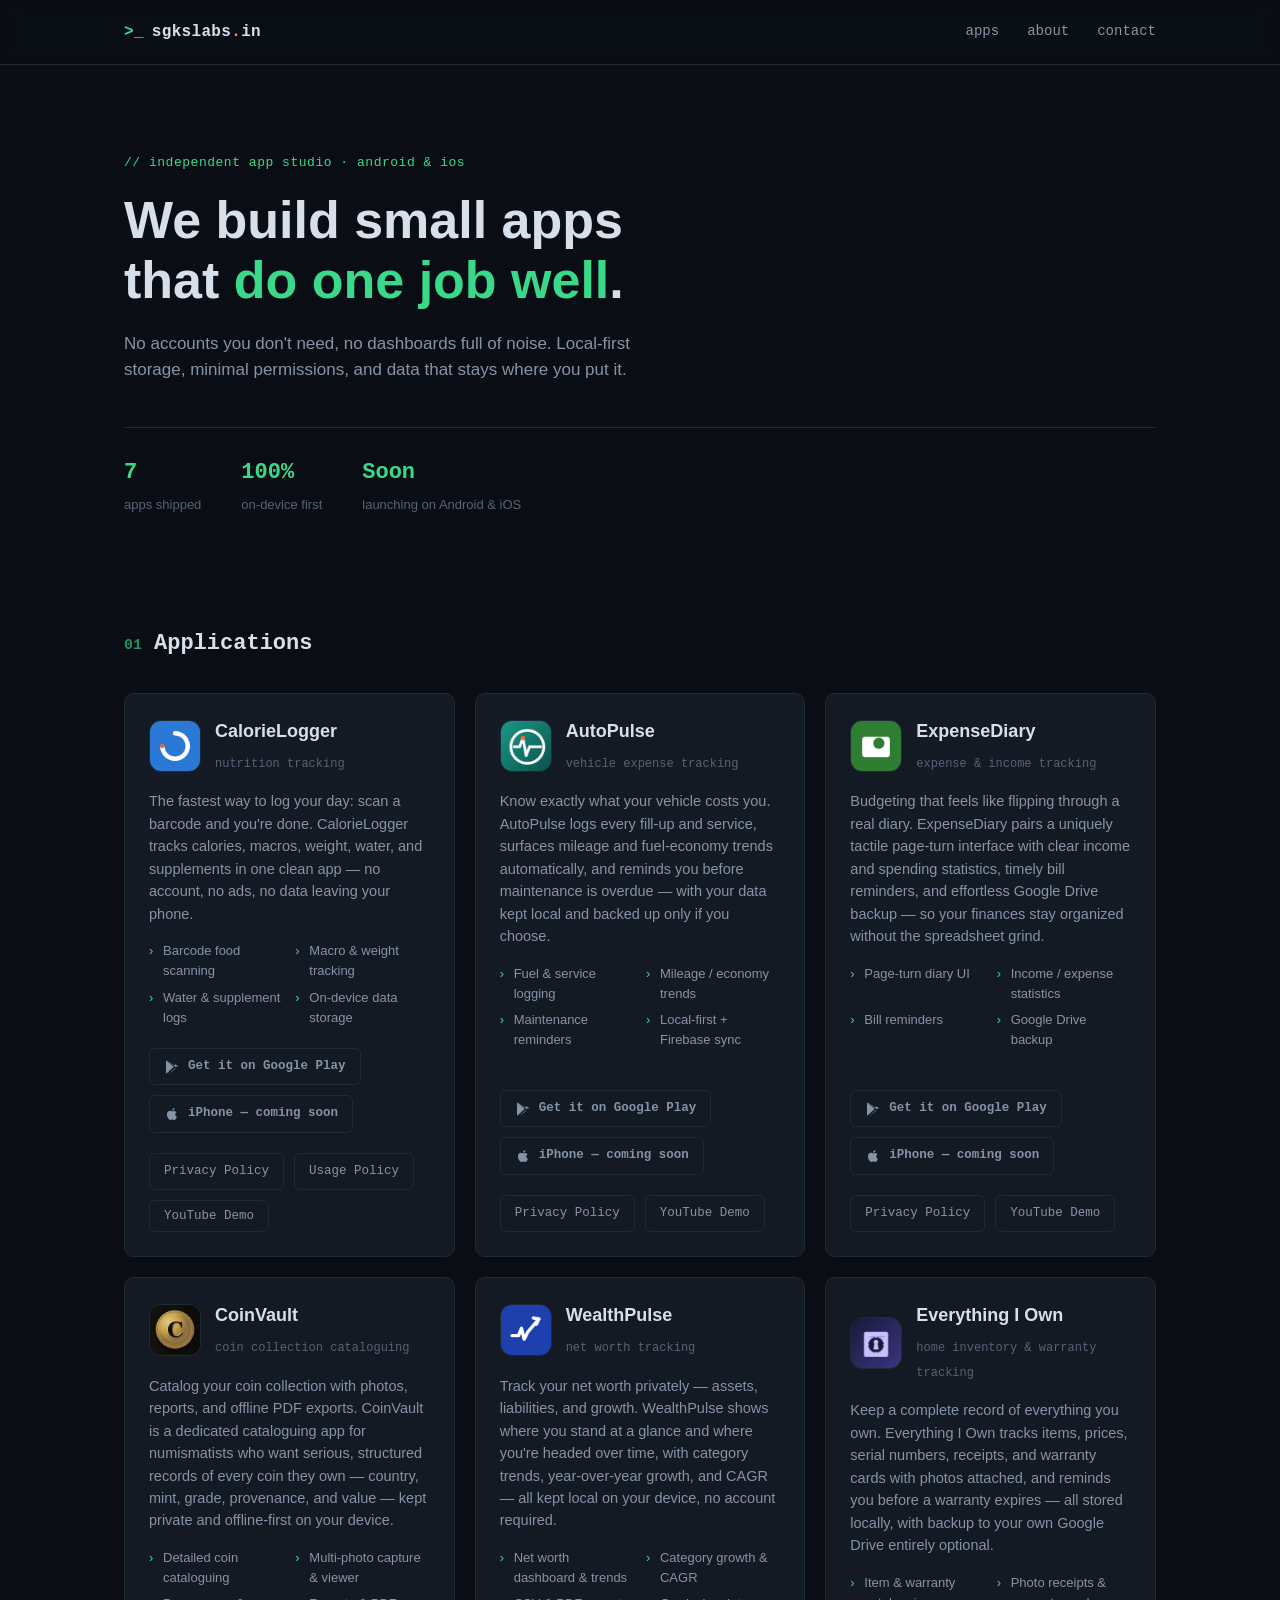
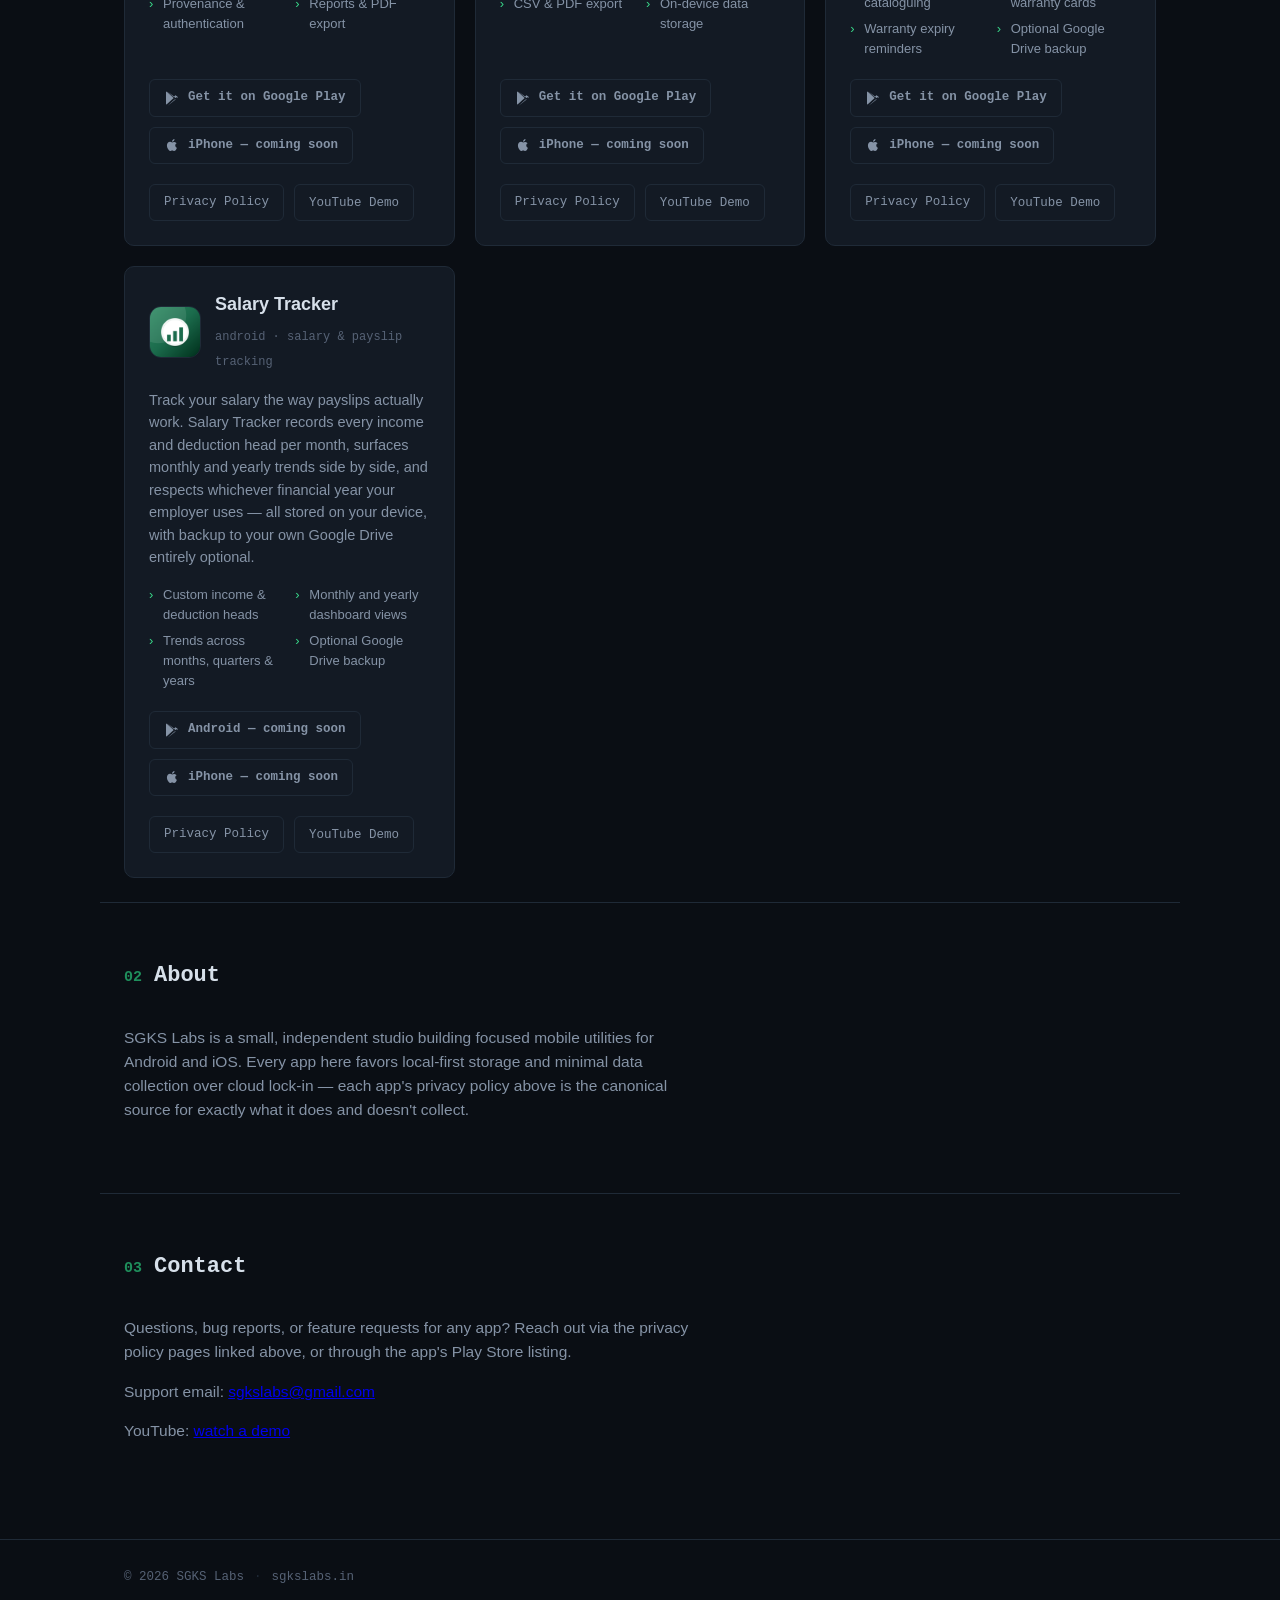
==== commit 55e98e98: "Add Google Play link for Everything I Own Co-Authored-By: Claude Sonnet 5 <noreply@anthropic.com>" ====
--- a/index.html
+++ b/index.html
@@ -256,10 +256,10 @@
           <li>Optional Google Drive backup</li>
         </ul>
         <div class="app-downloads">
-          <span class="btn btn-store btn-store-disabled" aria-disabled="true">
-            <svg class="btn-store-icon" viewBox="0 0 24 24" aria-hidden="true"><path fill="currentColor" d="M3 20.5V3.5c0-.6.32-1.13.8-1.42l10.7 9.92-10.7 9.92c-.48-.29-.8-.82-.8-1.42Zm14.4-8.9L5.1 2.1l9.1 8.45 3.2-1.95ZM19.9 10.4l-2.8 1.6-2.13-1.98L17.1 8l2.8 1.6c.53.3.9.85.9 1.4s-.37 1.1-.9 1.4Zm-5.4 1.6 2.13 1.98L14.2 15.6l-9.1 8.45 12.3-9.93-2.9-2.12Z"/></svg>
-            Android — coming soon
-          </span>
+          <a class="btn btn-store" href="https://play.google.com/store/apps/details?id=in.sgkslabs.everythingiown" target="_blank" rel="noopener">
+            <svg class="btn-store-icon" viewBox="0 0 24 24" aria-hidden="true"><path fill="currentColor" d="M3 20.5V3.5c0-.6.32-1.13.8-1.42l10.7 9.92-10.7 9.92c-.48-.29-.8-.82-.8-1.42Zm14.4-8.9L5.1 2.1l9.1 8.45 3.2-1.95ZM19.9 10.4l-2.8 1.6-2.13-1.98L17.1 8l2.8 1.6c.53.3.9.85.9 1.4s-.37 1.1-.9 1.4Zm-5.4 1.6 2.13 1.98L14.2 15.6l-9.1 8.45 12.3-9.93-2.9-2.12Z"/></svg>
+            Get it on Google Play
+          </a>
           <span class="btn btn-store btn-store-disabled" aria-disabled="true">
             <svg class="btn-store-icon" viewBox="0 0 24 24" aria-hidden="true"><path fill="currentColor" d="M17.05 20.28c-.98.95-2.05.8-3.08.35-1.09-.46-2.09-.48-3.24 0-1.44.62-2.2.44-3.06-.35C2.79 15.25 3.51 7.59 9.05 7.31c1.35.07 2.29.74 3.08.8.79-.06 2.03-.9 3.42-.77 1.55.13 2.72.75 3.4 1.87-3.06 1.8-2.4 5.7.48 6.87-.6 1.68-1.38 3.35-2.38 4.2ZM12.03 7.25c-.15-2.23 1.66-4.12 3.74-4.25.31 2.06-1.87 4.25-3.74 4.25Z"/></svg>
             iPhone — coming soon
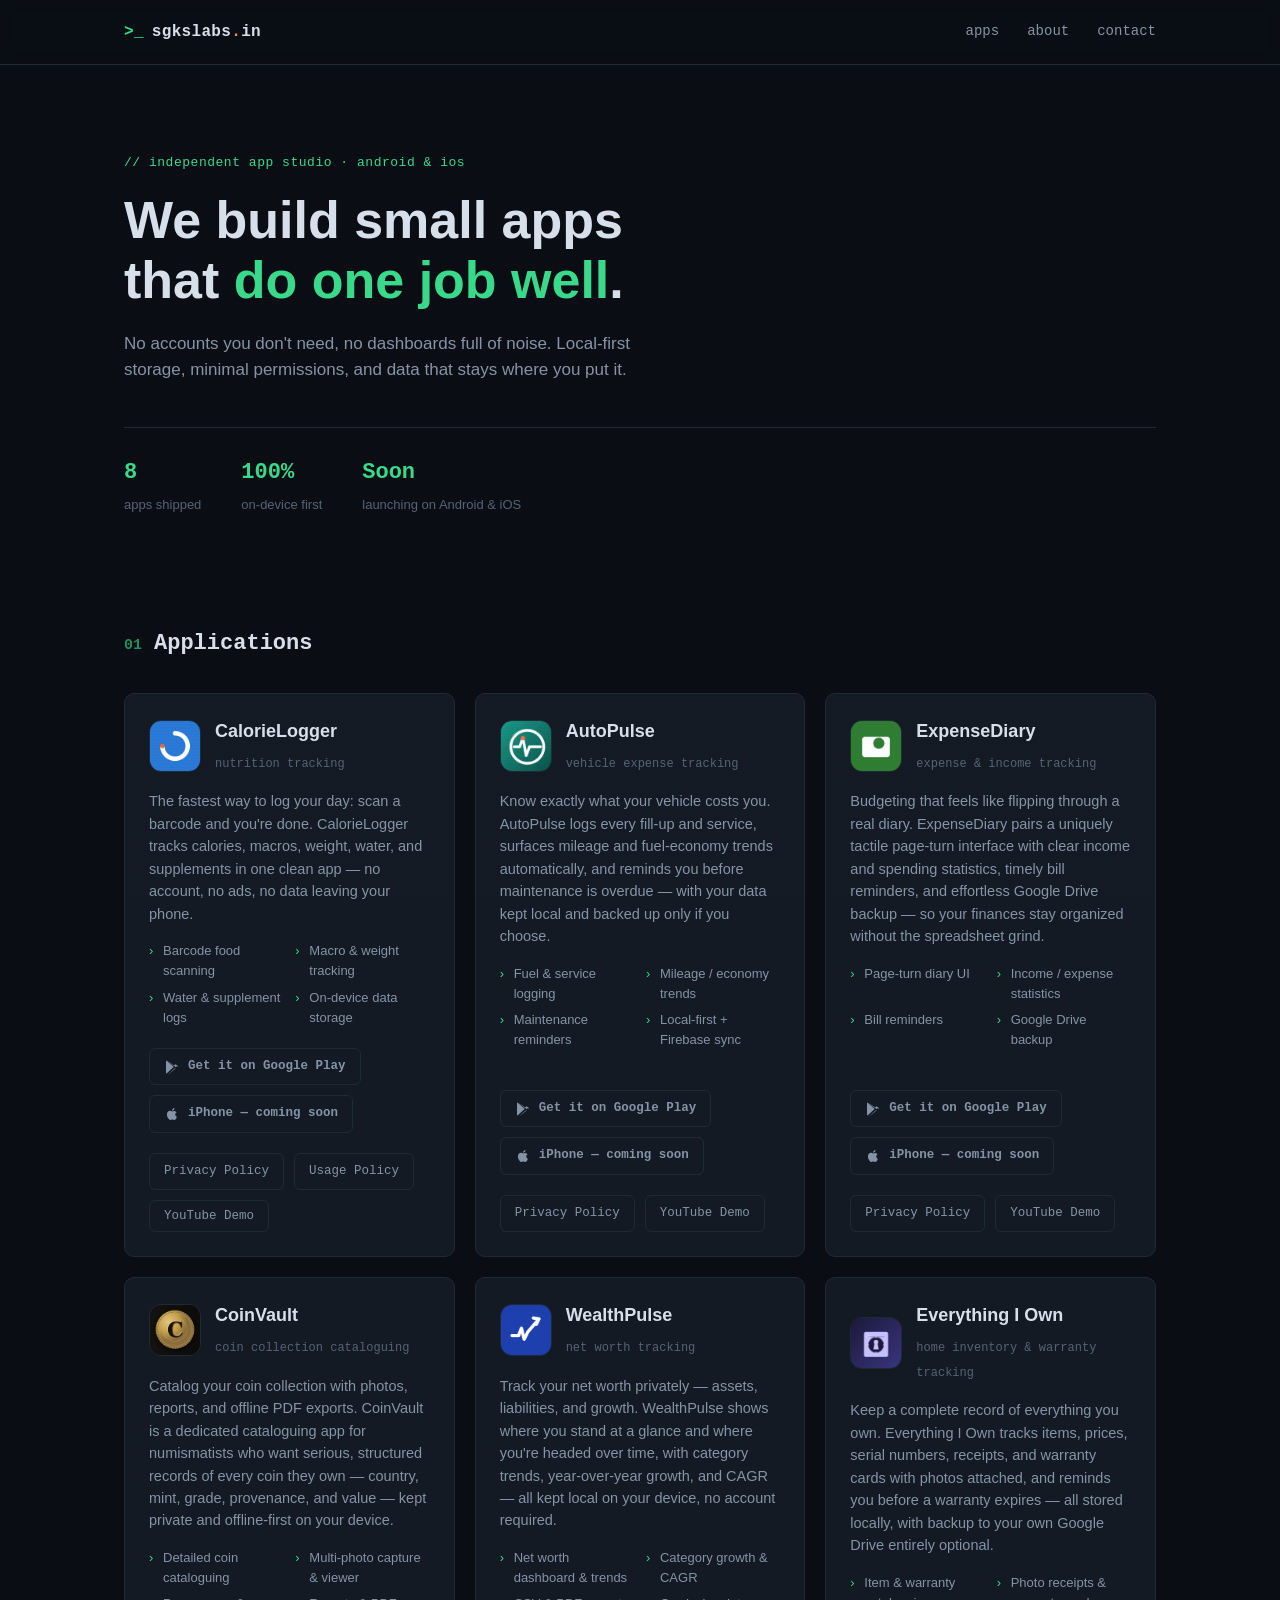
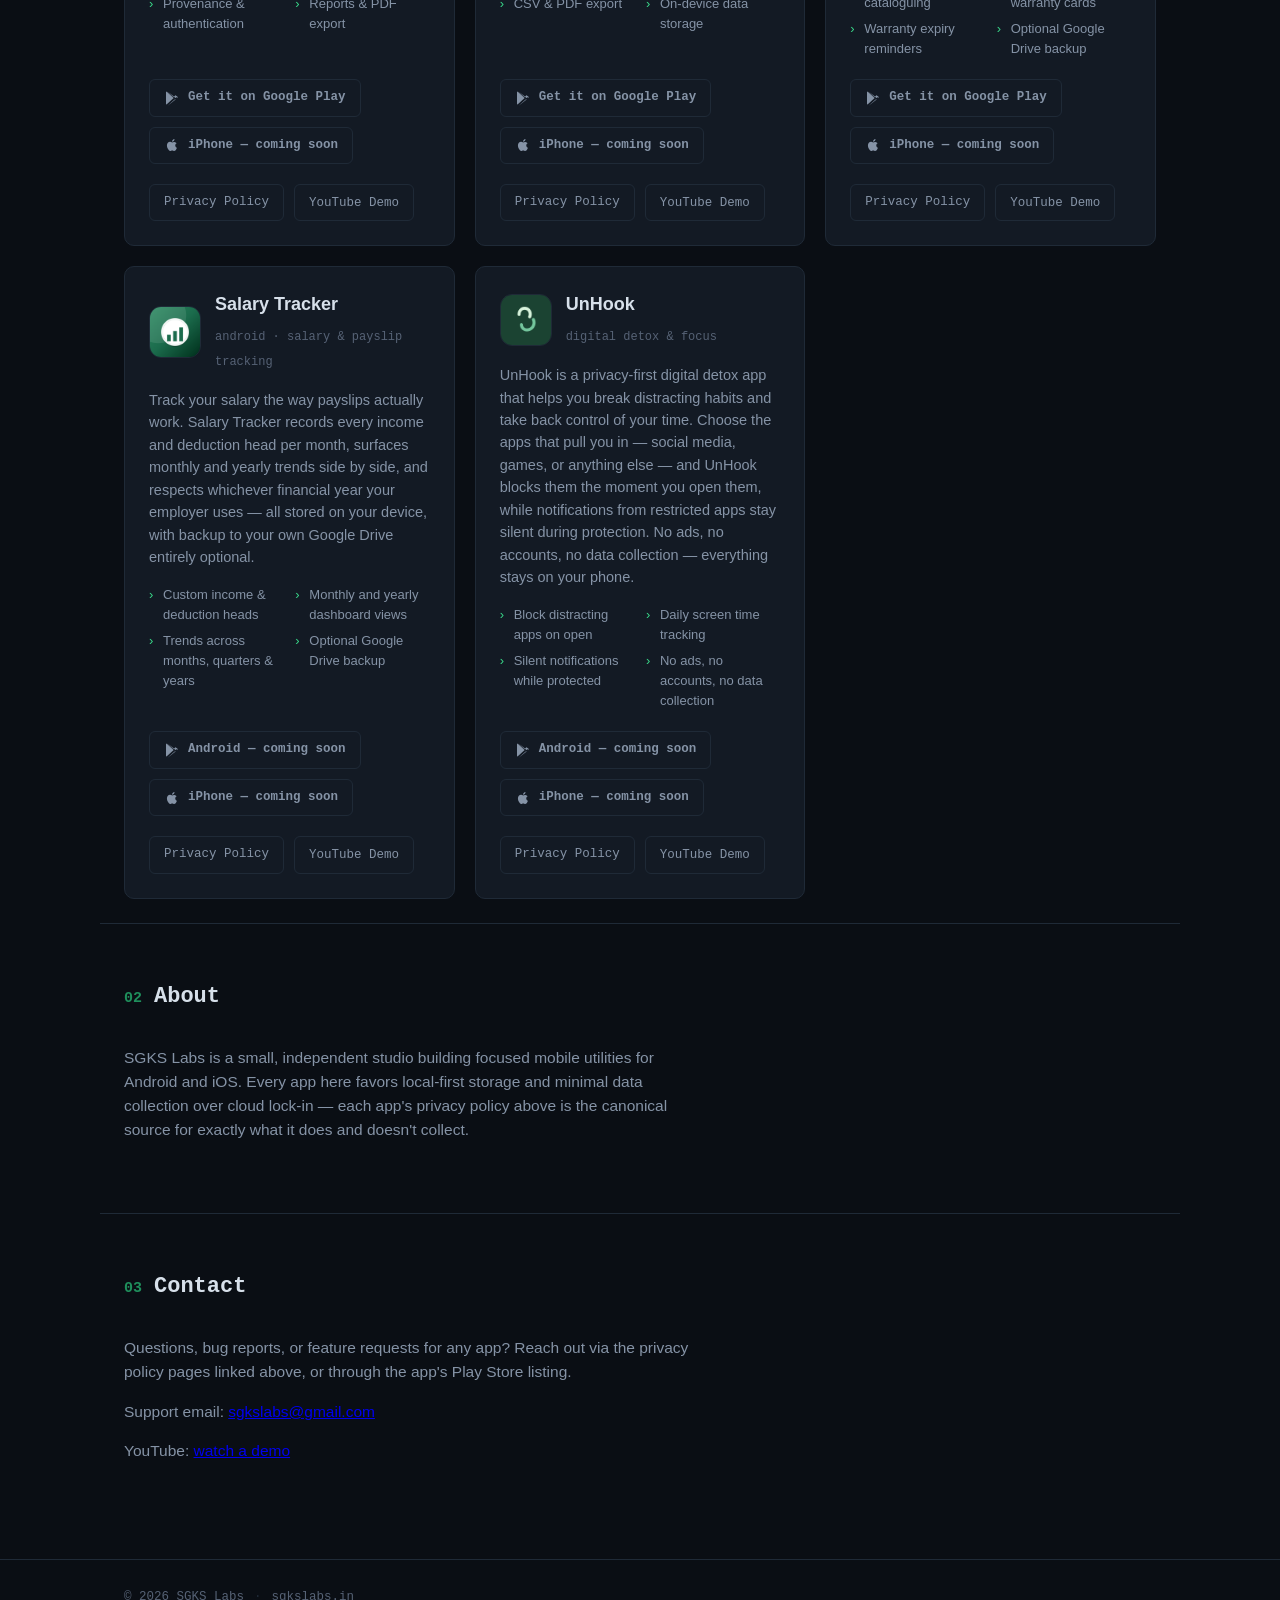
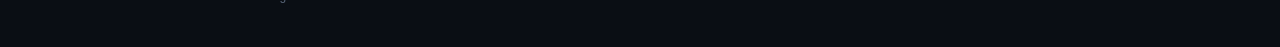
==== commit c909b57a: "Add UnHook to apps list with privacy policy Co-Authored-By: Claude Sonnet 5 <noreply@anthropic.com>" ====
--- a/index.html
+++ b/index.html
@@ -4,7 +4,7 @@
 <meta charset="UTF-8">
 <meta name="viewport" content="width=device-width, initial-scale=1.0">
 <title>SGKS Labs — Mobile Apps</title>
-<meta name="description" content="SGKS Labs builds focused, privacy-respecting mobile apps for Android and iOS: CalorieLogger, AutoPulse, ExpenseDiary, CoinVault, WealthPulse, Everything I Own, and Salary Tracker.">
+<meta name="description" content="SGKS Labs builds focused, privacy-respecting mobile apps for Android and iOS: CalorieLogger, AutoPulse, ExpenseDiary, CoinVault, WealthPulse, Everything I Own, Salary Tracker, and UnHook.">
 <link rel="icon" type="image/svg+xml" href="assets/favicon.svg">
 <link rel="stylesheet" href="styles.css">
 </head>
@@ -36,7 +36,7 @@
       minimal permissions, and data that stays where you put it.
     </p>
     <div class="hero-stats">
-      <div class="stat"><span class="stat-num">7</span><span class="stat-label">apps shipped</span></div>
+      <div class="stat"><span class="stat-num">8</span><span class="stat-label">apps shipped</span></div>
       <div class="stat"><span class="stat-num">100%</span><span class="stat-label">on-device first</span></div>
       <div class="stat"><span class="stat-num">Soon</span><span class="stat-label">launching on Android &amp; iOS</span></div>
     </div>
@@ -306,6 +306,46 @@
         <div class="app-links">
           <a class="btn btn-ghost" href="policies/salarytracker-privacy.html">Privacy Policy</a>
           <button class="btn btn-ghost btn-video" type="button" data-video-id="gB4BpIaLrhk" data-video-title="Salary Tracker demo">YouTube Demo</button>
+        </div>
+      </article>
+
+      <!-- UnHook -->
+      <article class="app-card">
+        <div class="app-card-head">
+          <img class="app-logo" src="assets/logos/unhook.png" alt="UnHook app icon" loading="lazy">
+          <div>
+            <h3 class="app-name">UnHook</h3>
+            <span class="app-tag">digital detox &amp; focus</span>
+          </div>
+        </div>
+        <p class="app-desc">
+          UnHook is a privacy-first digital detox app that helps you break
+          distracting habits and take back control of your time. Choose the
+          apps that pull you in — social media, games, or anything else —
+          and UnHook blocks them the moment you open them, while
+          notifications from restricted apps stay silent during protection.
+          No ads, no accounts, no data collection — everything stays on
+          your phone.
+        </p>
+        <ul class="app-features">
+          <li>Block distracting apps on open</li>
+          <li>Daily screen time tracking</li>
+          <li>Silent notifications while protected</li>
+          <li>No ads, no accounts, no data collection</li>
+        </ul>
+        <div class="app-downloads">
+          <span class="btn btn-store btn-store-disabled" aria-disabled="true">
+            <svg class="btn-store-icon" viewBox="0 0 24 24" aria-hidden="true"><path fill="currentColor" d="M3 20.5V3.5c0-.6.32-1.13.8-1.42l10.7 9.92-10.7 9.92c-.48-.29-.8-.82-.8-1.42Zm14.4-8.9L5.1 2.1l9.1 8.45 3.2-1.95ZM19.9 10.4l-2.8 1.6-2.13-1.98L17.1 8l2.8 1.6c.53.3.9.85.9 1.4s-.37 1.1-.9 1.4Zm-5.4 1.6 2.13 1.98L14.2 15.6l-9.1 8.45 12.3-9.93-2.9-2.12Z"/></svg>
+            Android — coming soon
+          </span>
+          <span class="btn btn-store btn-store-disabled" aria-disabled="true">
+            <svg class="btn-store-icon" viewBox="0 0 24 24" aria-hidden="true"><path fill="currentColor" d="M17.05 20.28c-.98.95-2.05.8-3.08.35-1.09-.46-2.09-.48-3.24 0-1.44.62-2.2.44-3.06-.35C2.79 15.25 3.51 7.59 9.05 7.31c1.35.07 2.29.74 3.08.8.79-.06 2.03-.9 3.42-.77 1.55.13 2.72.75 3.4 1.87-3.06 1.8-2.4 5.7.48 6.87-.6 1.68-1.38 3.35-2.38 4.2ZM12.03 7.25c-.15-2.23 1.66-4.12 3.74-4.25.31 2.06-1.87 4.25-3.74 4.25Z"/></svg>
+            iPhone — coming soon
+          </span>
+        </div>
+        <div class="app-links">
+          <a class="btn btn-ghost" href="policies/unhook-privacy.html">Privacy Policy</a>
+          <button class="btn btn-ghost btn-video" type="button" data-video-id="UbhUTzocx_k" data-video-title="UnHook demo">YouTube Demo</button>
         </div>
       </article>
 
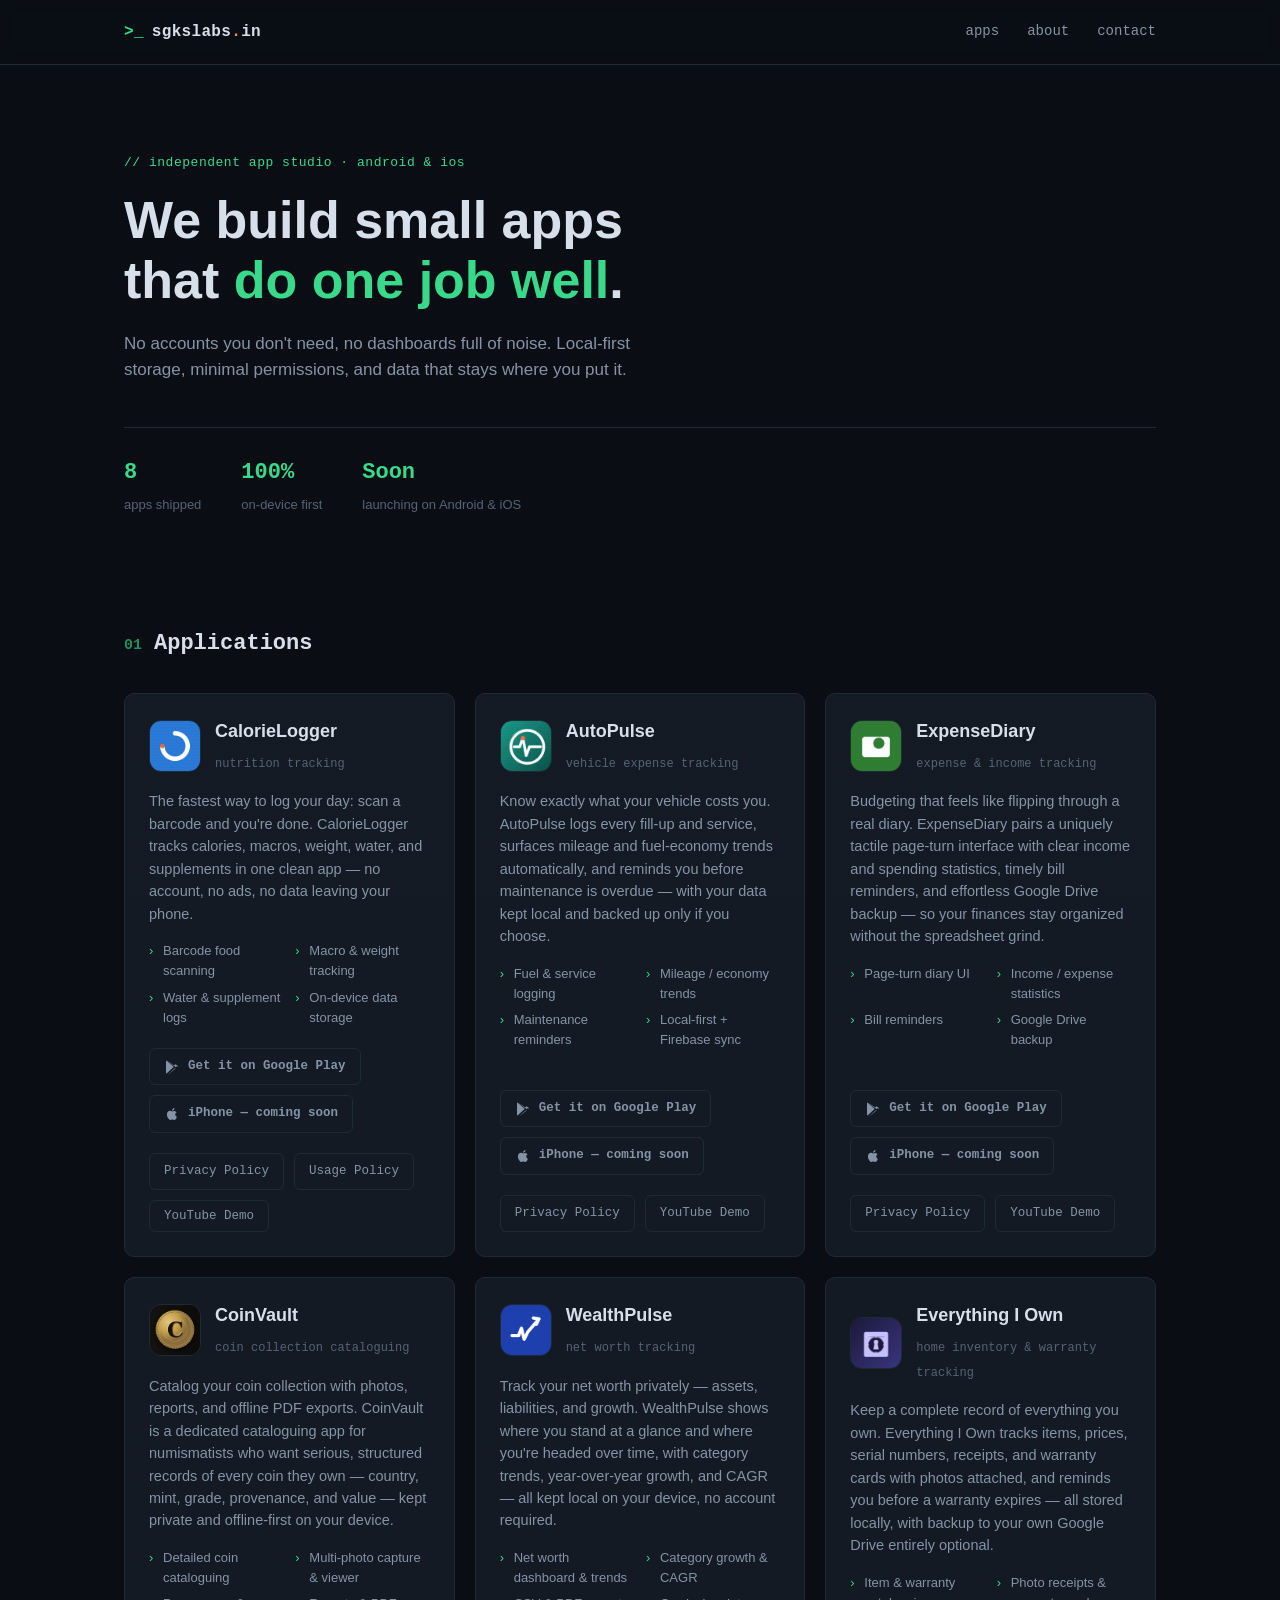
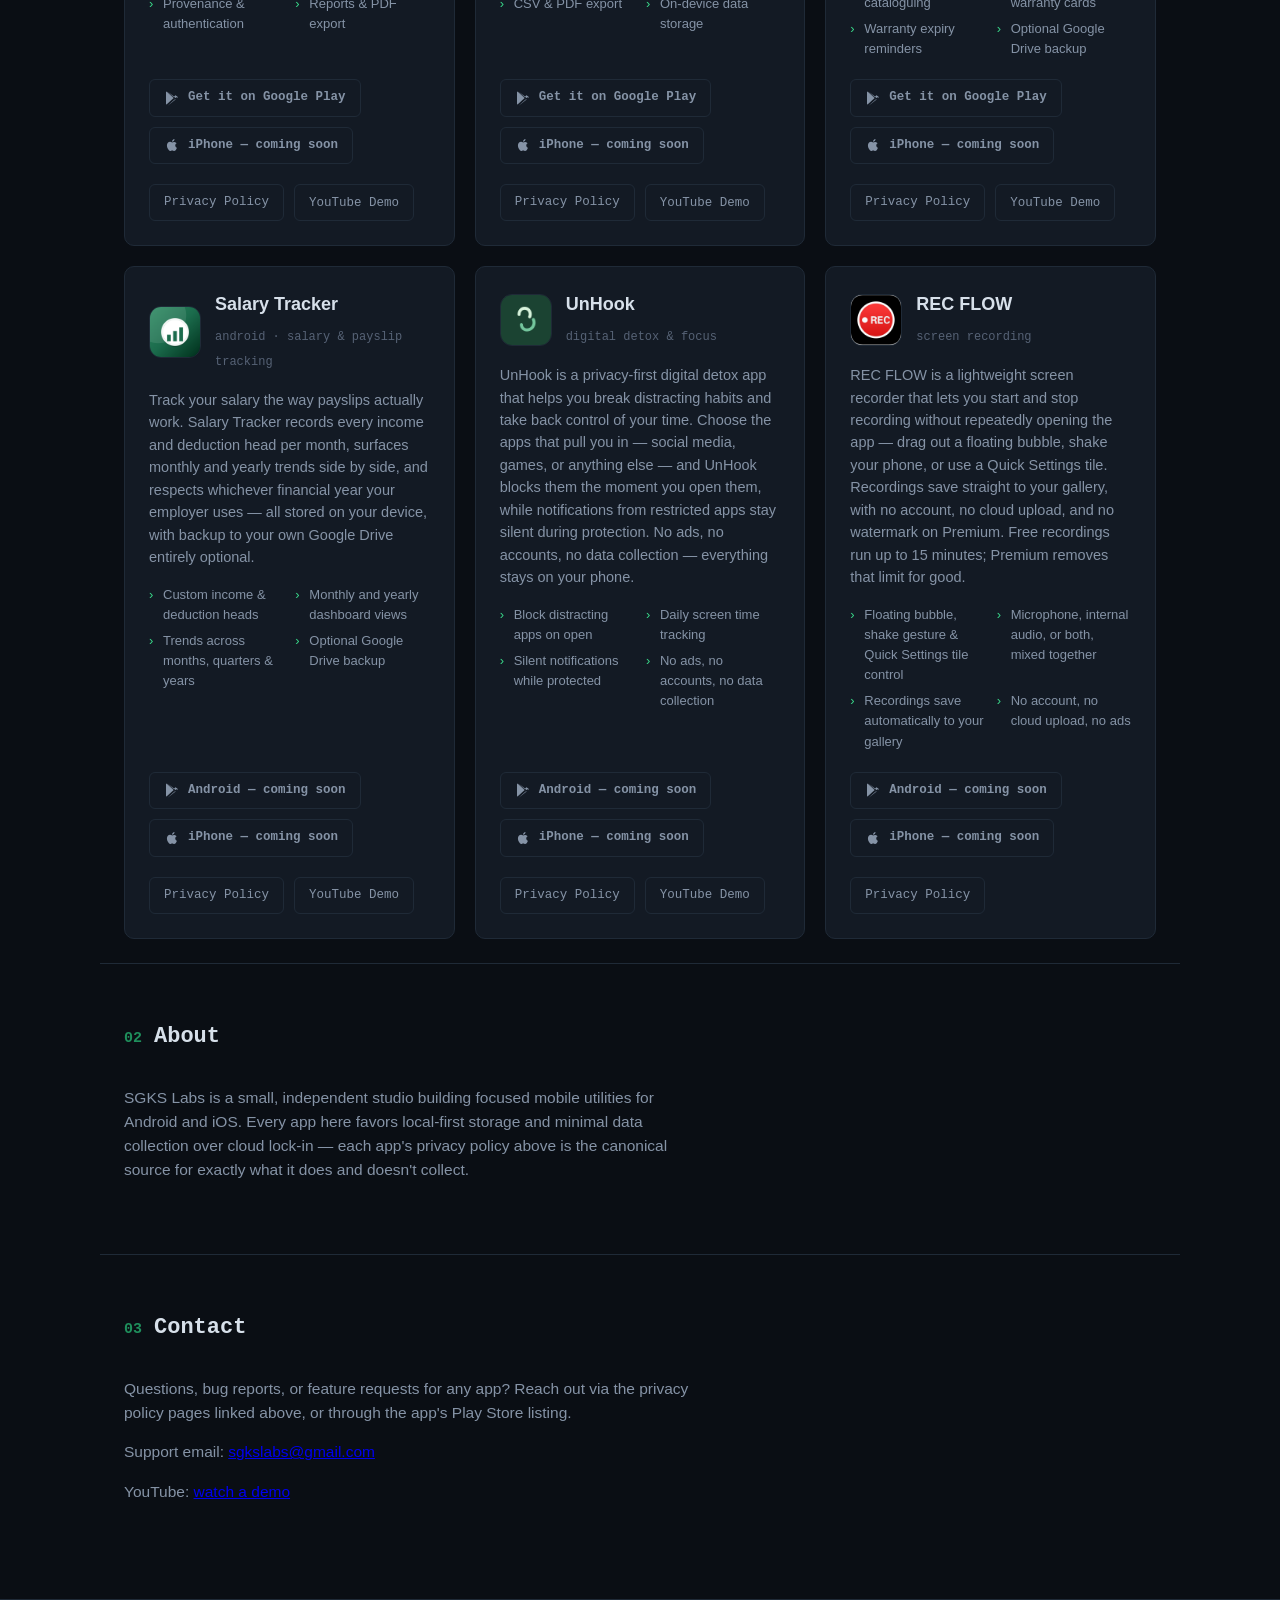
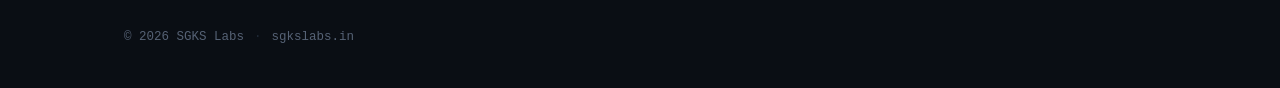
==== commit 3018b028: "Add REC FLOW to apps list with privacy policy" ====
--- a/index.html
+++ b/index.html
@@ -4,7 +4,7 @@
 <meta charset="UTF-8">
 <meta name="viewport" content="width=device-width, initial-scale=1.0">
 <title>SGKS Labs — Mobile Apps</title>
-<meta name="description" content="SGKS Labs builds focused, privacy-respecting mobile apps for Android and iOS: CalorieLogger, AutoPulse, ExpenseDiary, CoinVault, WealthPulse, Everything I Own, Salary Tracker, and UnHook.">
+<meta name="description" content="SGKS Labs builds focused, privacy-respecting mobile apps for Android and iOS: CalorieLogger, AutoPulse, ExpenseDiary, CoinVault, WealthPulse, Everything I Own, Salary Tracker, UnHook, and REC FLOW.">
 <link rel="icon" type="image/svg+xml" href="assets/favicon.svg">
 <link rel="stylesheet" href="styles.css">
 </head>
@@ -346,6 +346,44 @@
         <div class="app-links">
           <a class="btn btn-ghost" href="policies/unhook-privacy.html">Privacy Policy</a>
           <button class="btn btn-ghost btn-video" type="button" data-video-id="UbhUTzocx_k" data-video-title="UnHook demo">YouTube Demo</button>
+        </div>
+      </article>
+
+      <!-- REC FLOW -->
+      <article class="app-card">
+        <div class="app-card-head">
+          <img class="app-logo" src="assets/logos/recflow.png" alt="REC FLOW app icon" loading="lazy">
+          <div>
+            <h3 class="app-name">REC FLOW</h3>
+            <span class="app-tag">screen recording</span>
+          </div>
+        </div>
+        <p class="app-desc">
+          REC FLOW is a lightweight screen recorder that lets you start and
+          stop recording without repeatedly opening the app &mdash; drag out
+          a floating bubble, shake your phone, or use a Quick Settings tile.
+          Recordings save straight to your gallery, with no account, no
+          cloud upload, and no watermark on Premium. Free recordings run up
+          to 15 minutes; Premium removes that limit for good.
+        </p>
+        <ul class="app-features">
+          <li>Floating bubble, shake gesture &amp; Quick Settings tile control</li>
+          <li>Microphone, internal audio, or both, mixed together</li>
+          <li>Recordings save automatically to your gallery</li>
+          <li>No account, no cloud upload, no ads</li>
+        </ul>
+        <div class="app-downloads">
+          <span class="btn btn-store btn-store-disabled" aria-disabled="true">
+            <svg class="btn-store-icon" viewBox="0 0 24 24" aria-hidden="true"><path fill="currentColor" d="M3 20.5V3.5c0-.6.32-1.13.8-1.42l10.7 9.92-10.7 9.92c-.48-.29-.8-.82-.8-1.42Zm14.4-8.9L5.1 2.1l9.1 8.45 3.2-1.95ZM19.9 10.4l-2.8 1.6-2.13-1.98L17.1 8l2.8 1.6c.53.3.9.85.9 1.4s-.37 1.1-.9 1.4Zm-5.4 1.6 2.13 1.98L14.2 15.6l-9.1 8.45 12.3-9.93-2.9-2.12Z"/></svg>
+            Android — coming soon
+          </span>
+          <span class="btn btn-store btn-store-disabled" aria-disabled="true">
+            <svg class="btn-store-icon" viewBox="0 0 24 24" aria-hidden="true"><path fill="currentColor" d="M17.05 20.28c-.98.95-2.05.8-3.08.35-1.09-.46-2.09-.48-3.24 0-1.44.62-2.2.44-3.06-.35C2.79 15.25 3.51 7.59 9.05 7.31c1.35.07 2.29.74 3.08.8.79-.06 2.03-.9 3.42-.77 1.55.13 2.72.75 3.4 1.87-3.06 1.8-2.4 5.7.48 6.87-.6 1.68-1.38 3.35-2.38 4.2ZM12.03 7.25c-.15-2.23 1.66-4.12 3.74-4.25.31 2.06-1.87 4.25-3.74 4.25Z"/></svg>
+            iPhone — coming soon
+          </span>
+        </div>
+        <div class="app-links">
+          <a class="btn btn-ghost" href="policies/recflow-privacy.html">Privacy Policy</a>
         </div>
       </article>
 
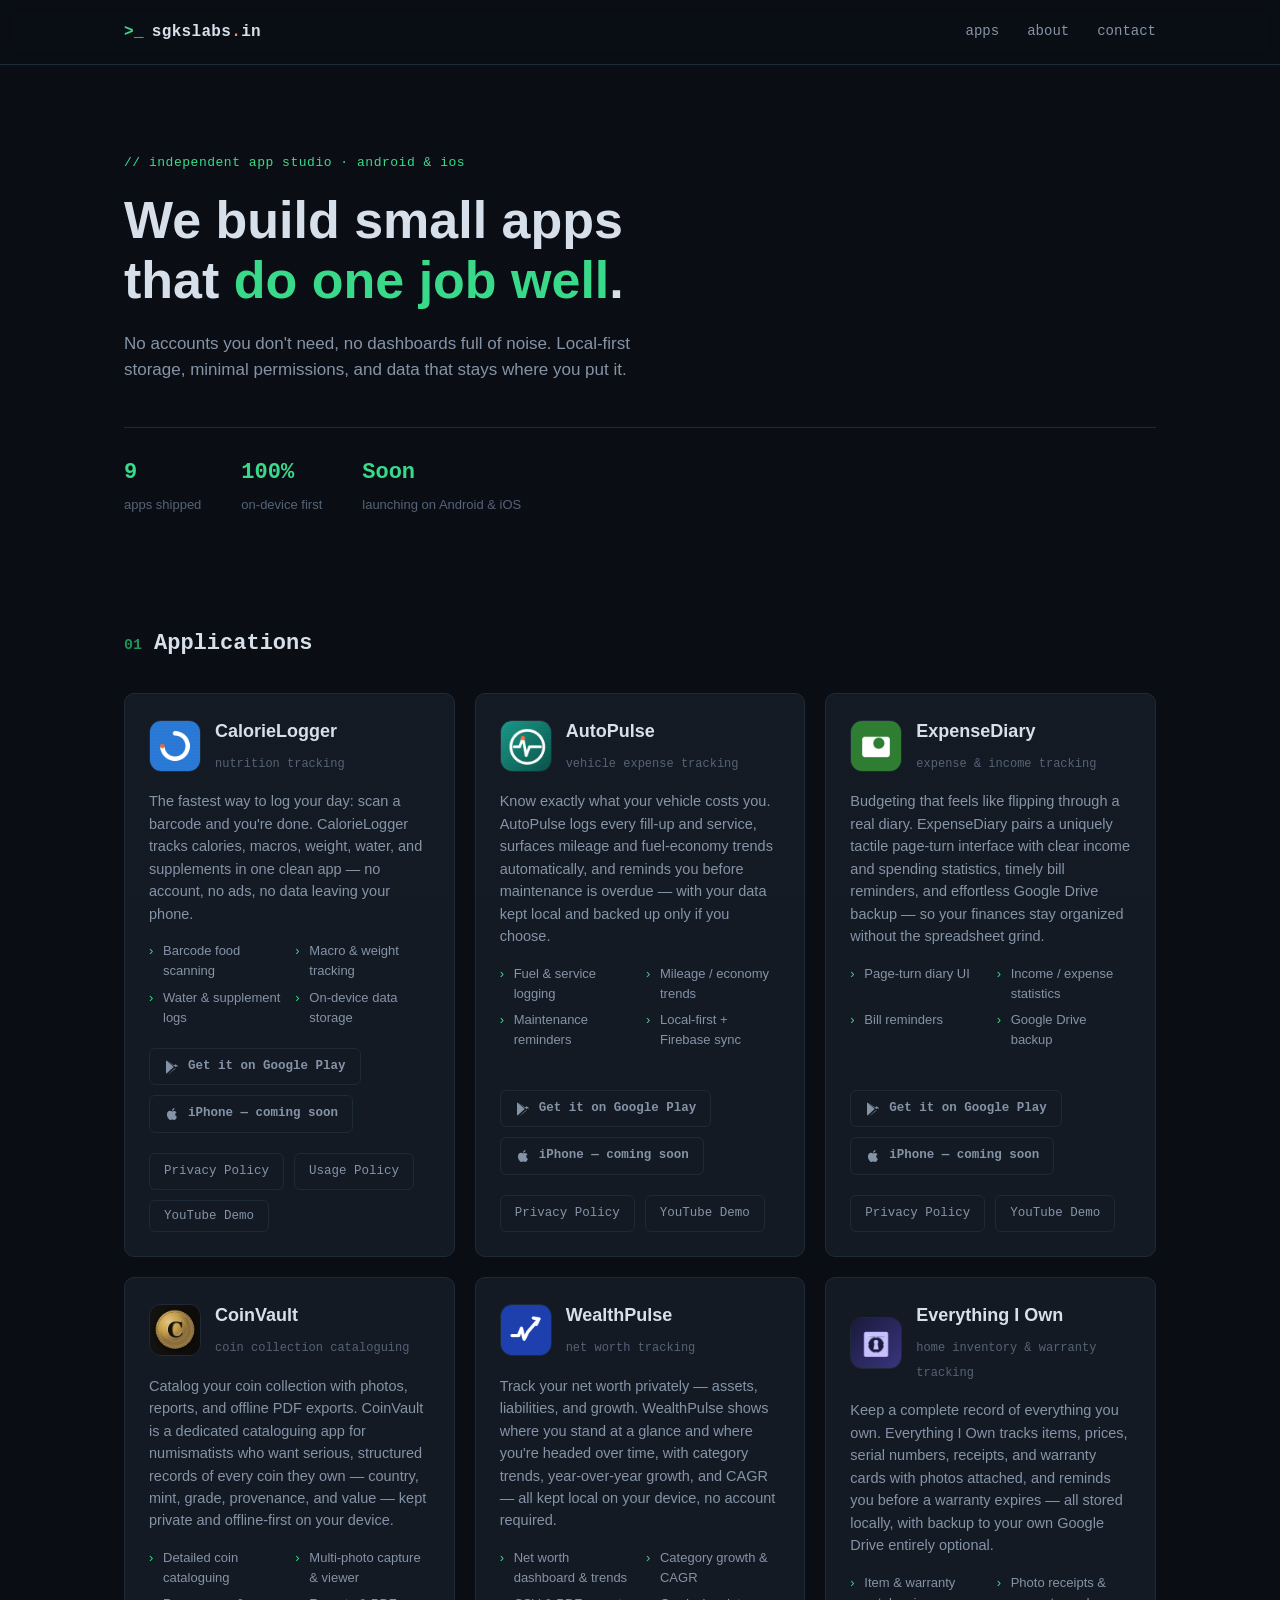
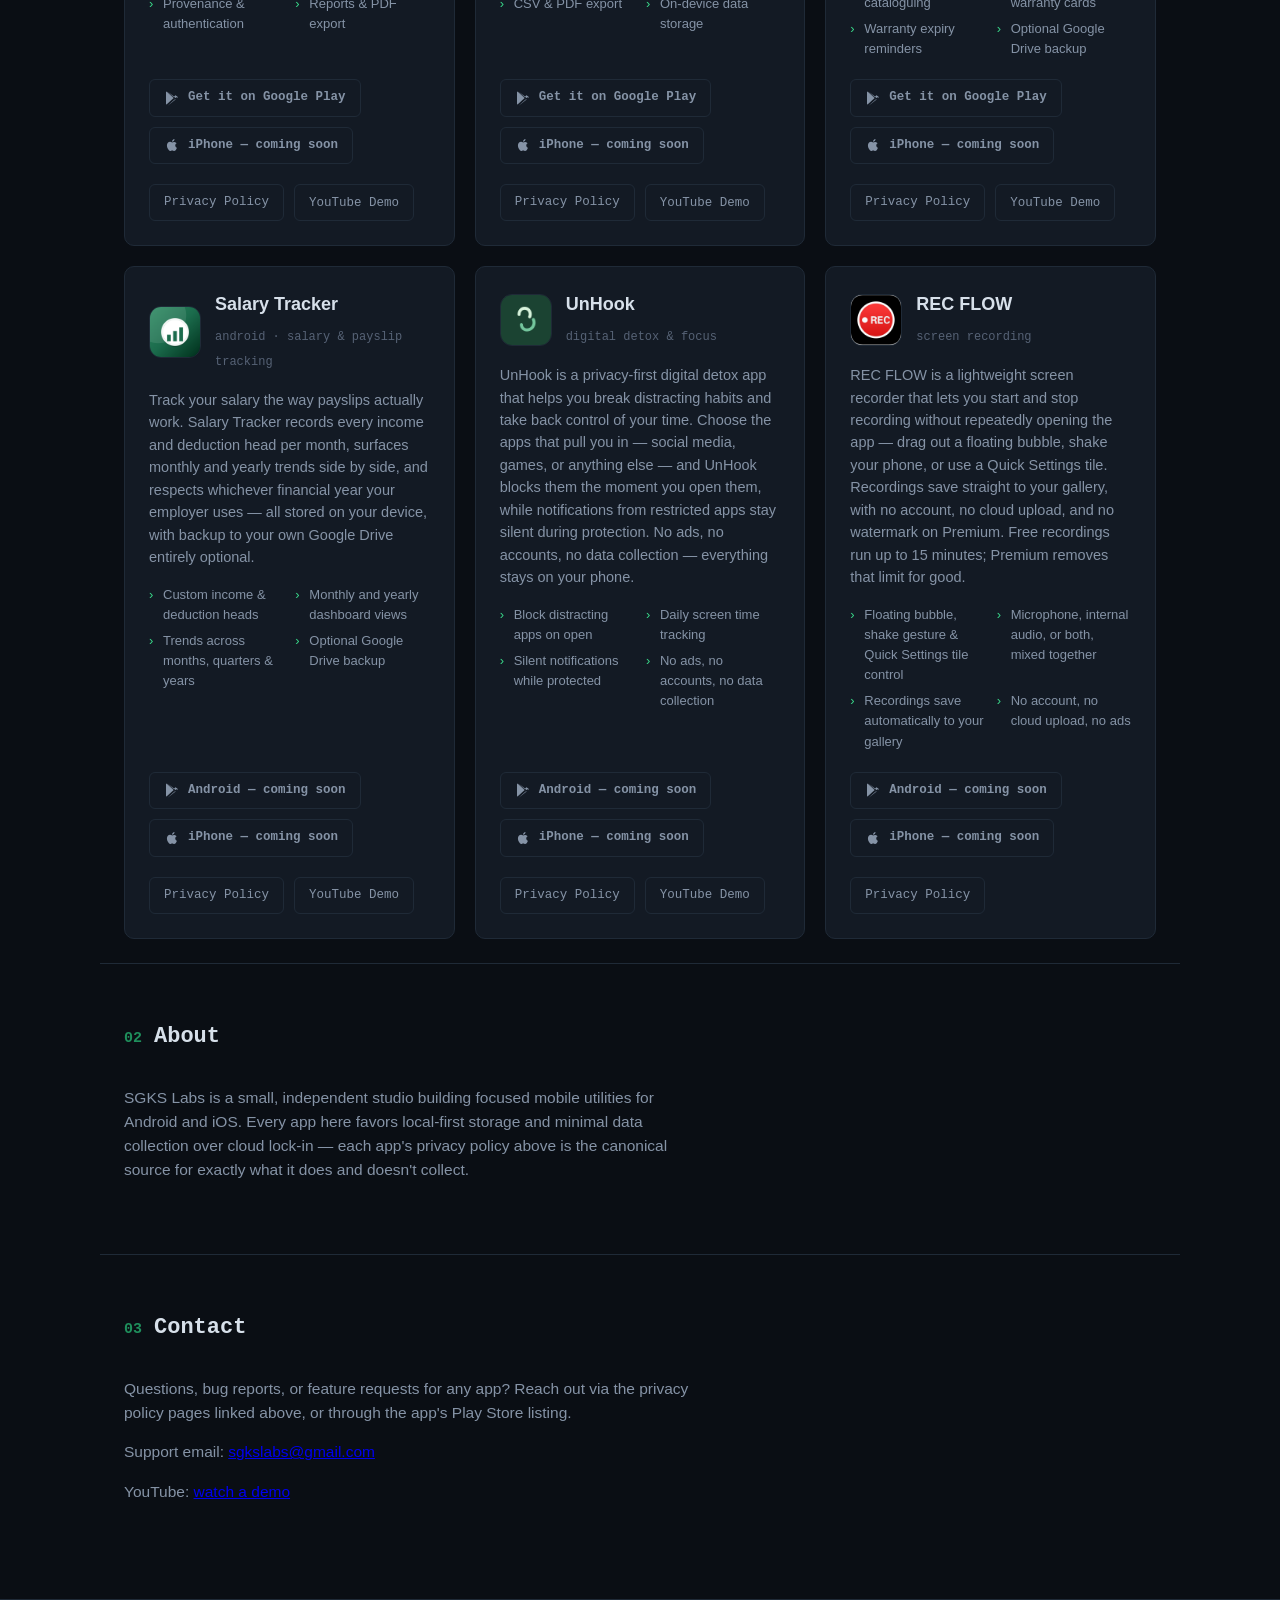
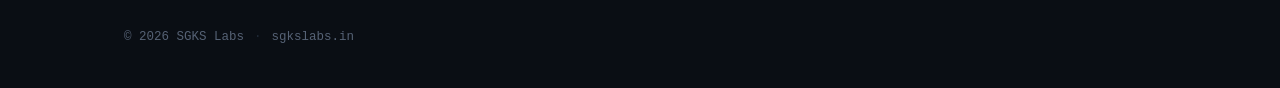
==== commit 2bcc33b9: "Update apps shipped count to 9 (REC FLOW)" ====
--- a/index.html
+++ b/index.html
@@ -36,7 +36,7 @@
       minimal permissions, and data that stays where you put it.
     </p>
     <div class="hero-stats">
-      <div class="stat"><span class="stat-num">8</span><span class="stat-label">apps shipped</span></div>
+      <div class="stat"><span class="stat-num">9</span><span class="stat-label">apps shipped</span></div>
       <div class="stat"><span class="stat-num">100%</span><span class="stat-label">on-device first</span></div>
       <div class="stat"><span class="stat-num">Soon</span><span class="stat-label">launching on Android &amp; iOS</span></div>
     </div>
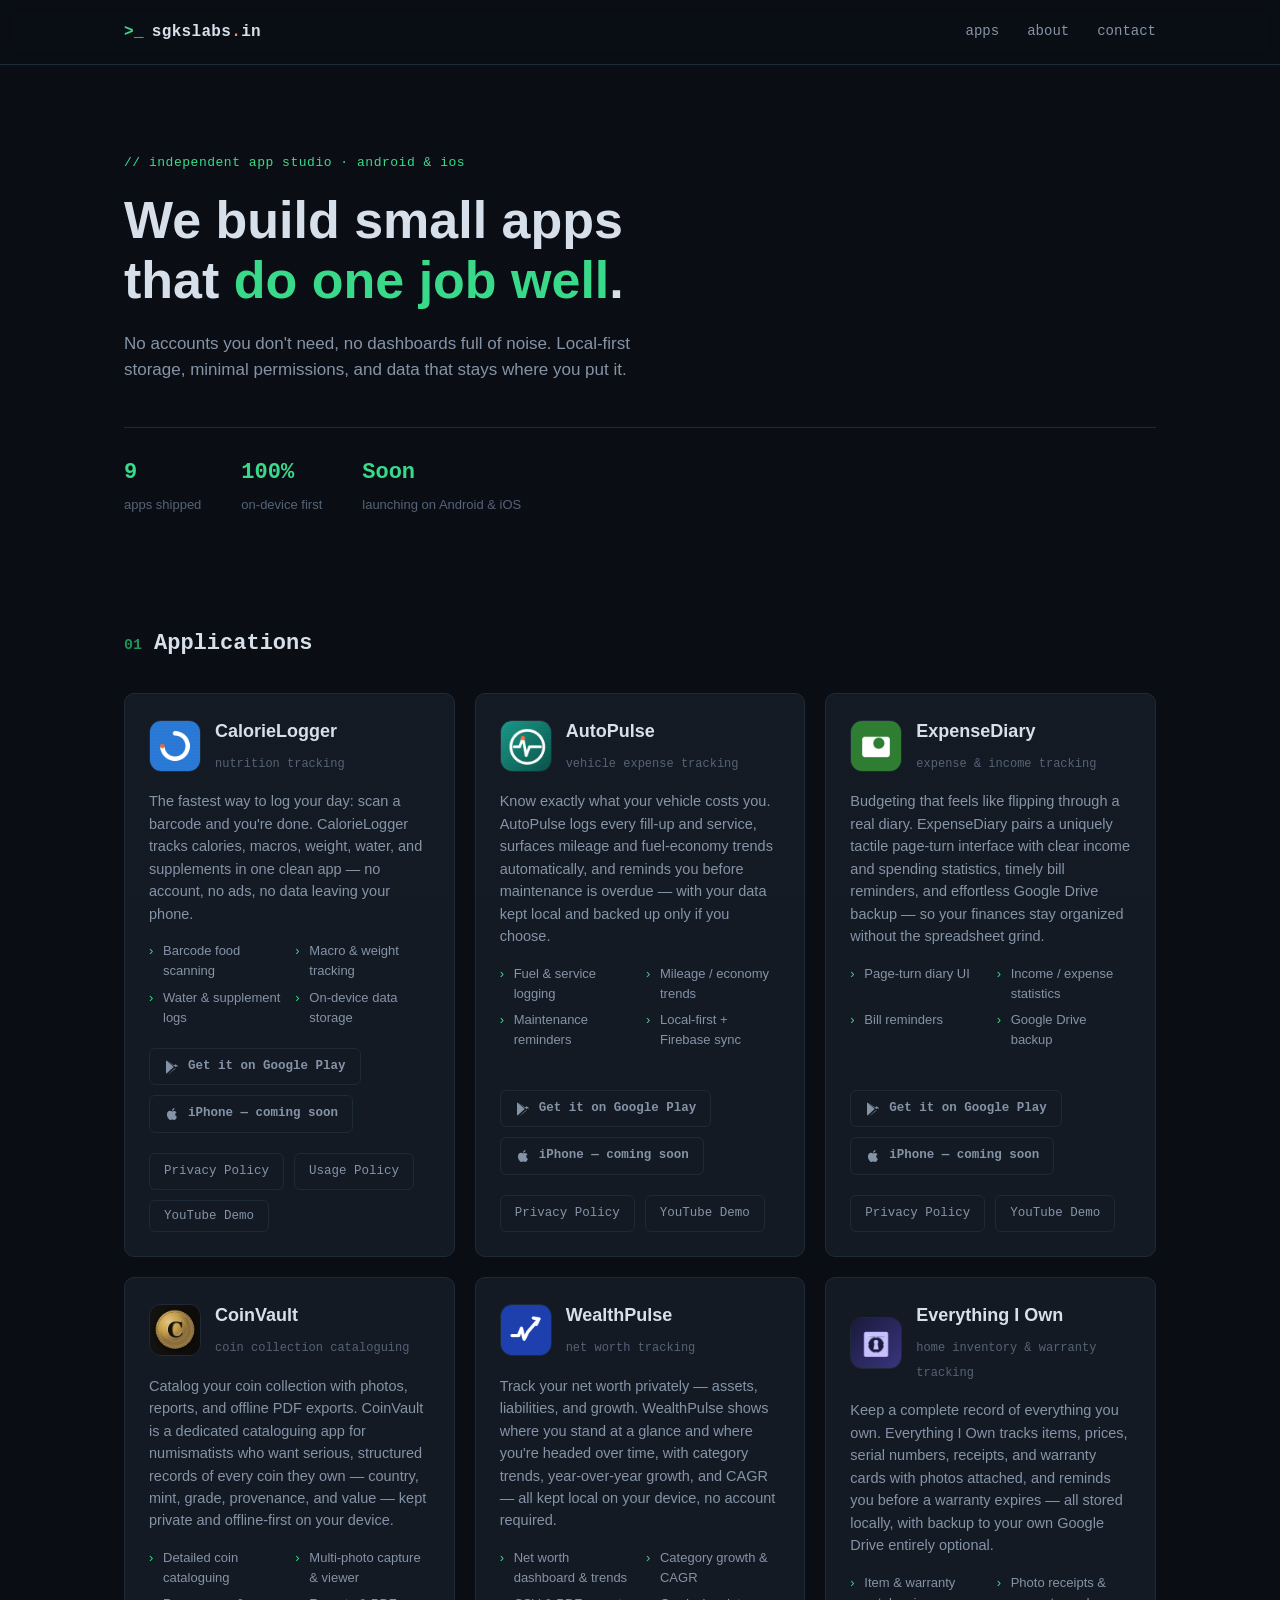
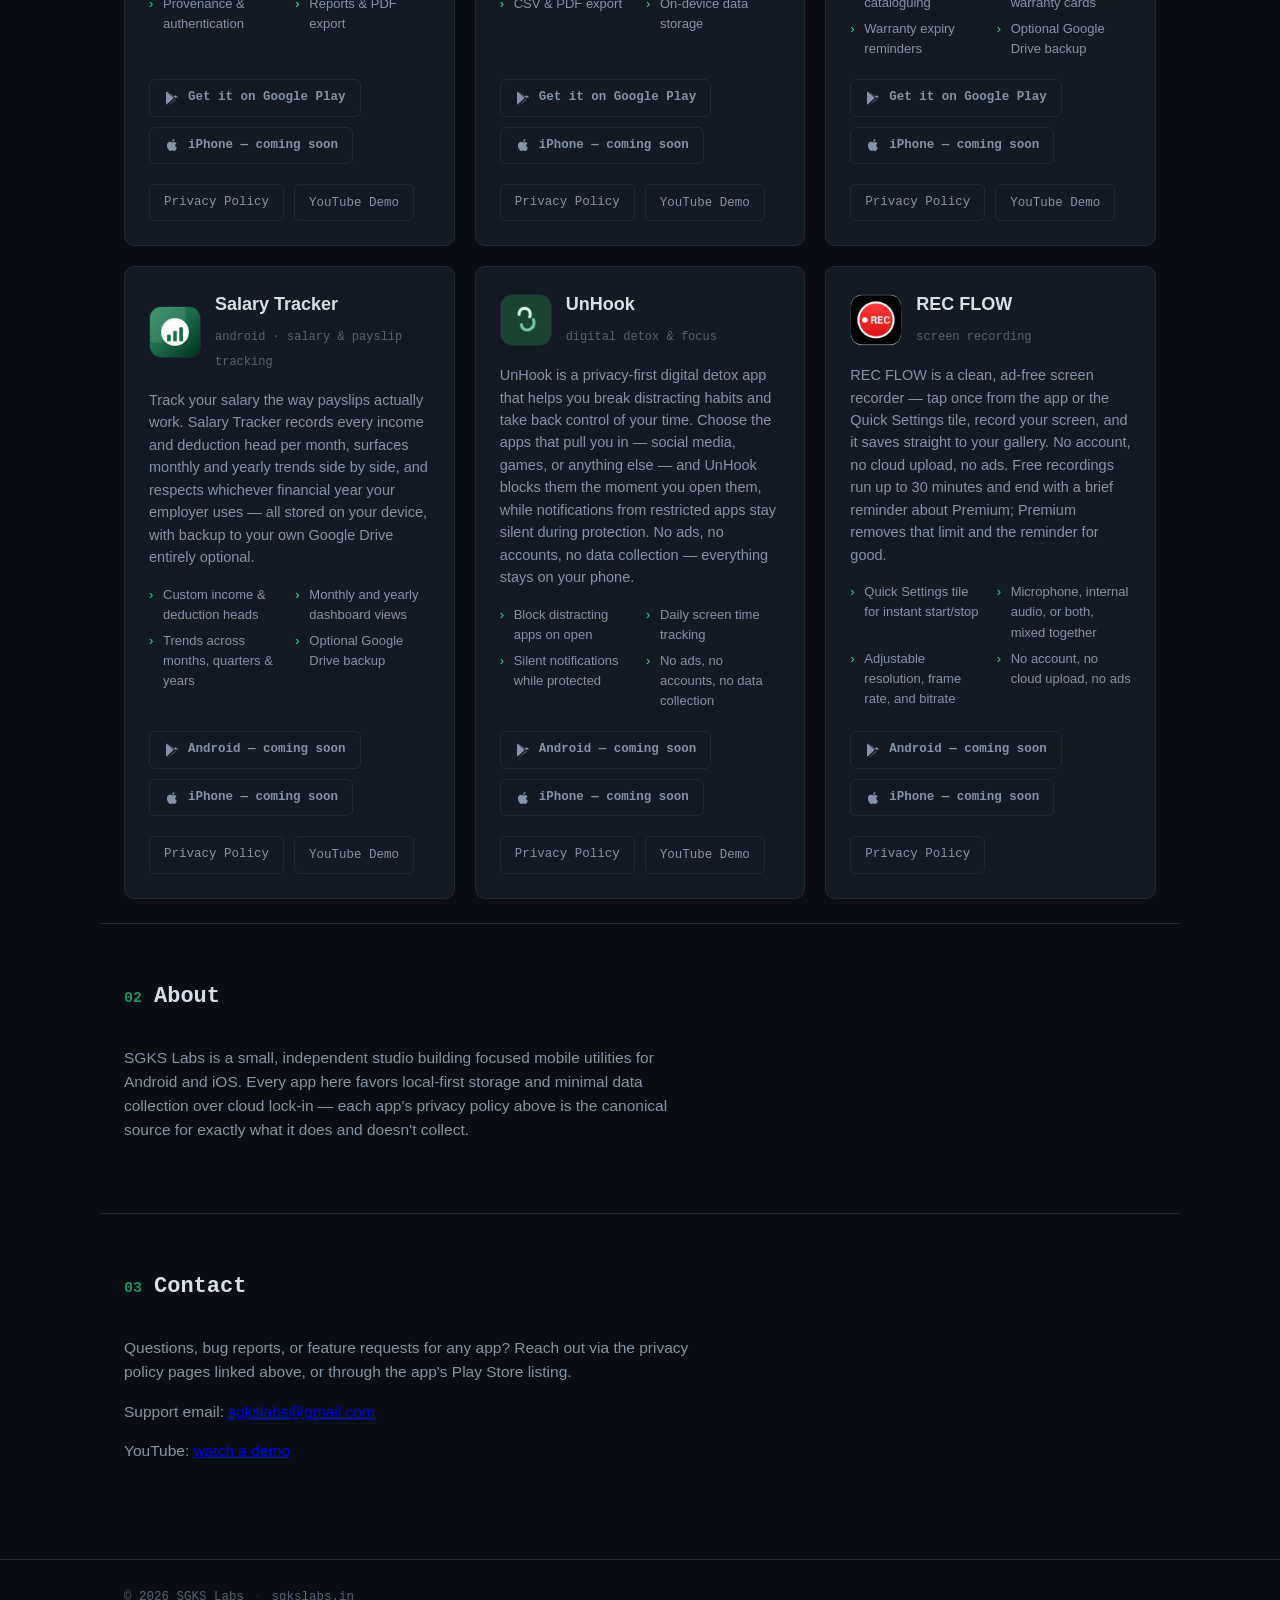
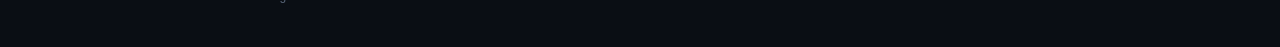
==== commit 4fc9ea48: "Update REC FLOW listing and privacy policy for app changes - Remove floating bubble / shake-gesture " ====
--- a/index.html
+++ b/index.html
@@ -359,17 +359,17 @@
           </div>
         </div>
         <p class="app-desc">
-          REC FLOW is a lightweight screen recorder that lets you start and
-          stop recording without repeatedly opening the app &mdash; drag out
-          a floating bubble, shake your phone, or use a Quick Settings tile.
-          Recordings save straight to your gallery, with no account, no
-          cloud upload, and no watermark on Premium. Free recordings run up
-          to 15 minutes; Premium removes that limit for good.
-        </p>
-        <ul class="app-features">
-          <li>Floating bubble, shake gesture &amp; Quick Settings tile control</li>
+          REC FLOW is a clean, ad-free screen recorder &mdash; tap once from
+          the app or the Quick Settings tile, record your screen, and it
+          saves straight to your gallery. No account, no cloud upload, no
+          ads. Free recordings run up to 30 minutes and end with a brief
+          reminder about Premium; Premium removes that limit and the
+          reminder for good.
+        </p>
+        <ul class="app-features">
+          <li>Quick Settings tile for instant start/stop</li>
           <li>Microphone, internal audio, or both, mixed together</li>
-          <li>Recordings save automatically to your gallery</li>
+          <li>Adjustable resolution, frame rate, and bitrate</li>
           <li>No account, no cloud upload, no ads</li>
         </ul>
         <div class="app-downloads">
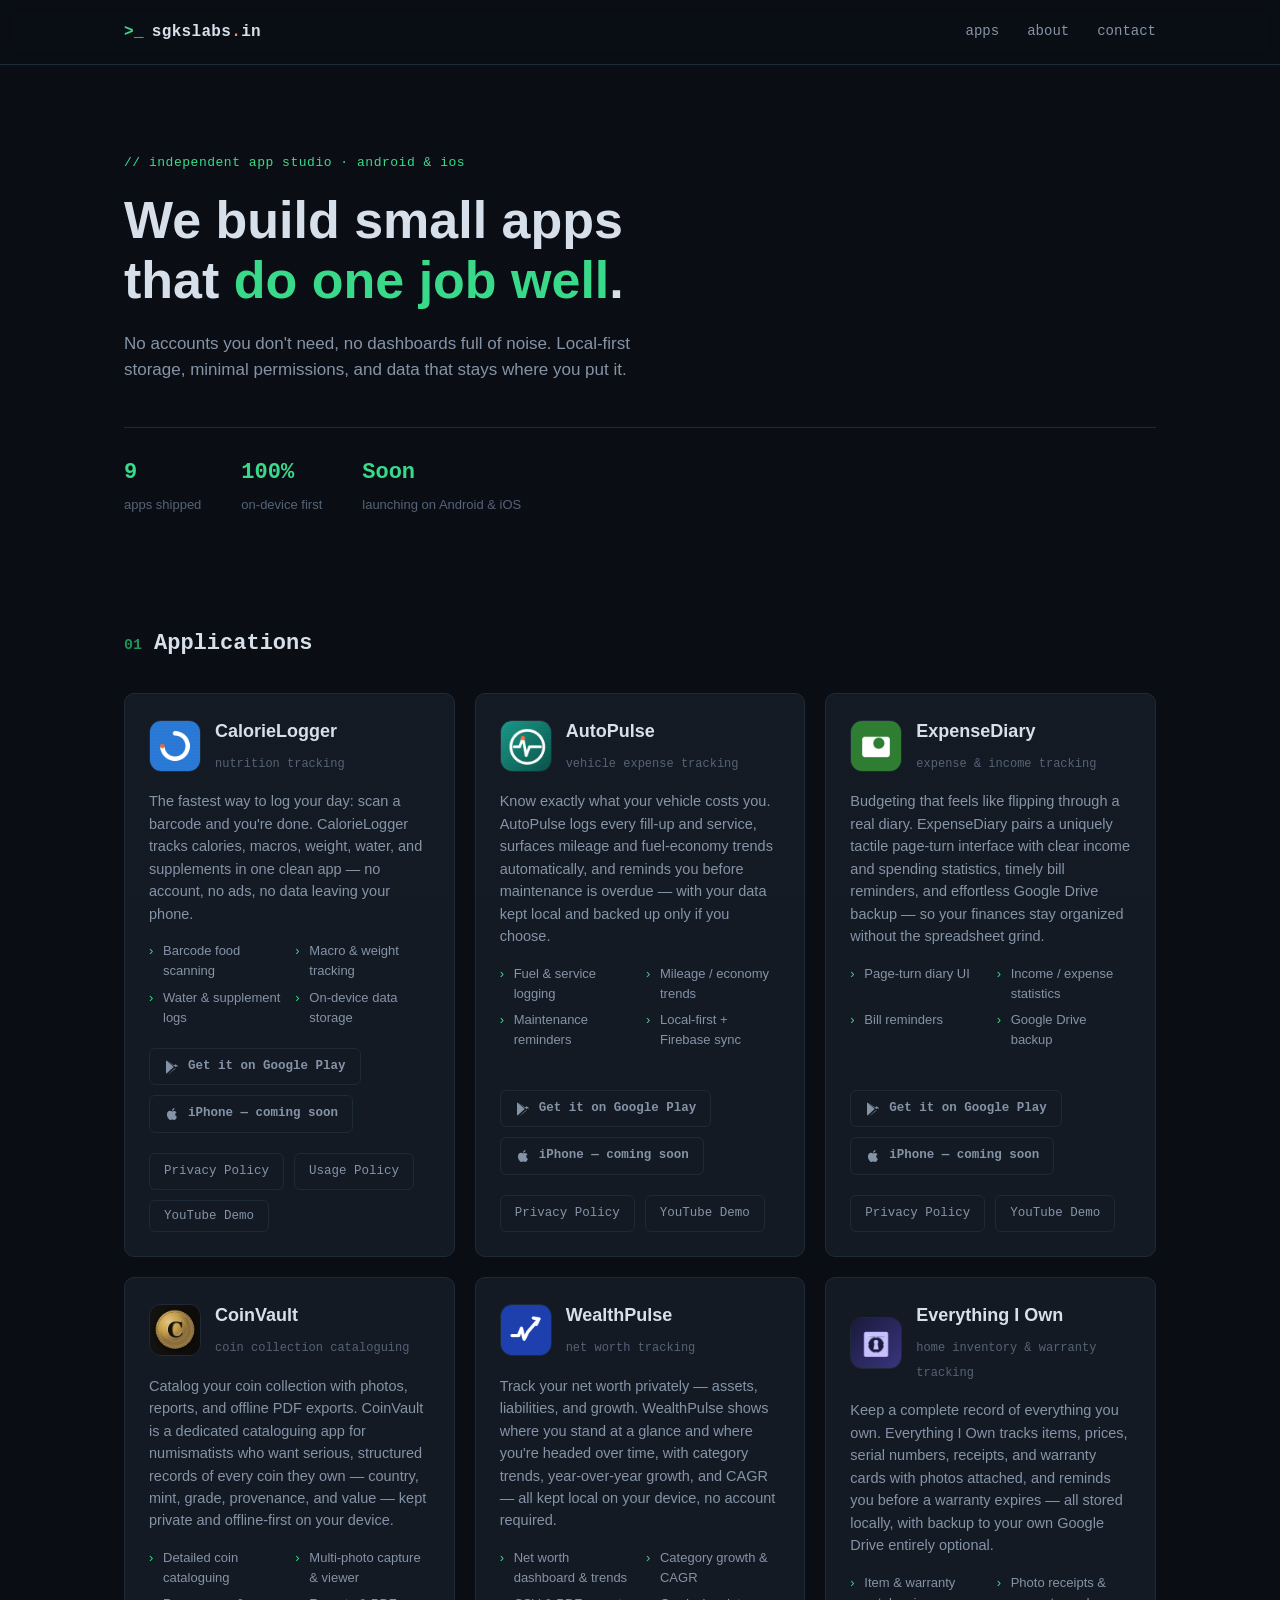
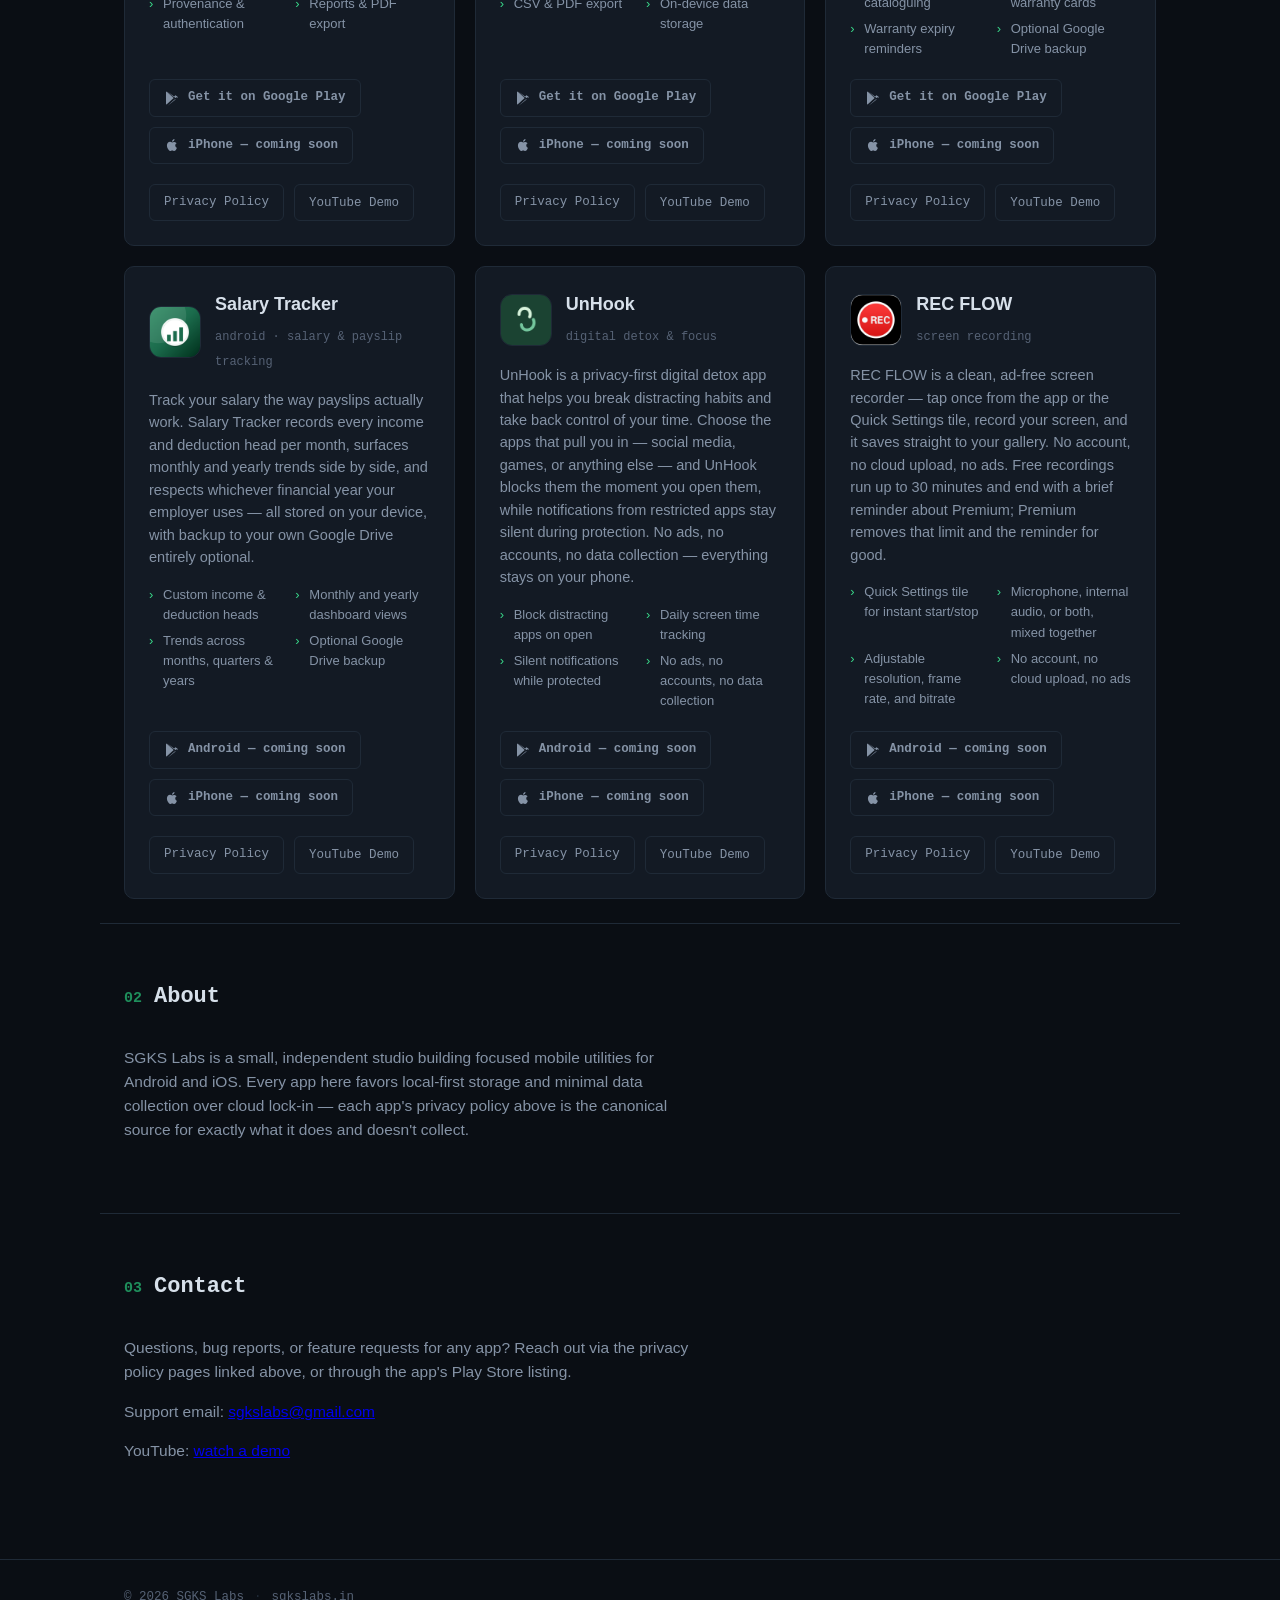
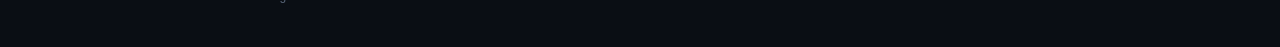
==== commit 07eff907: "Add YouTube demo link for REC FLOW Co-Authored-By: Claude Sonnet 5 <noreply@anthropic.com>" ====
--- a/index.html
+++ b/index.html
@@ -384,6 +384,7 @@
         </div>
         <div class="app-links">
           <a class="btn btn-ghost" href="policies/recflow-privacy.html">Privacy Policy</a>
+          <button class="btn btn-ghost btn-video" type="button" data-video-id="rpuM-0wY5Ms" data-video-title="REC FLOW demo">YouTube Demo</button>
         </div>
       </article>
 
